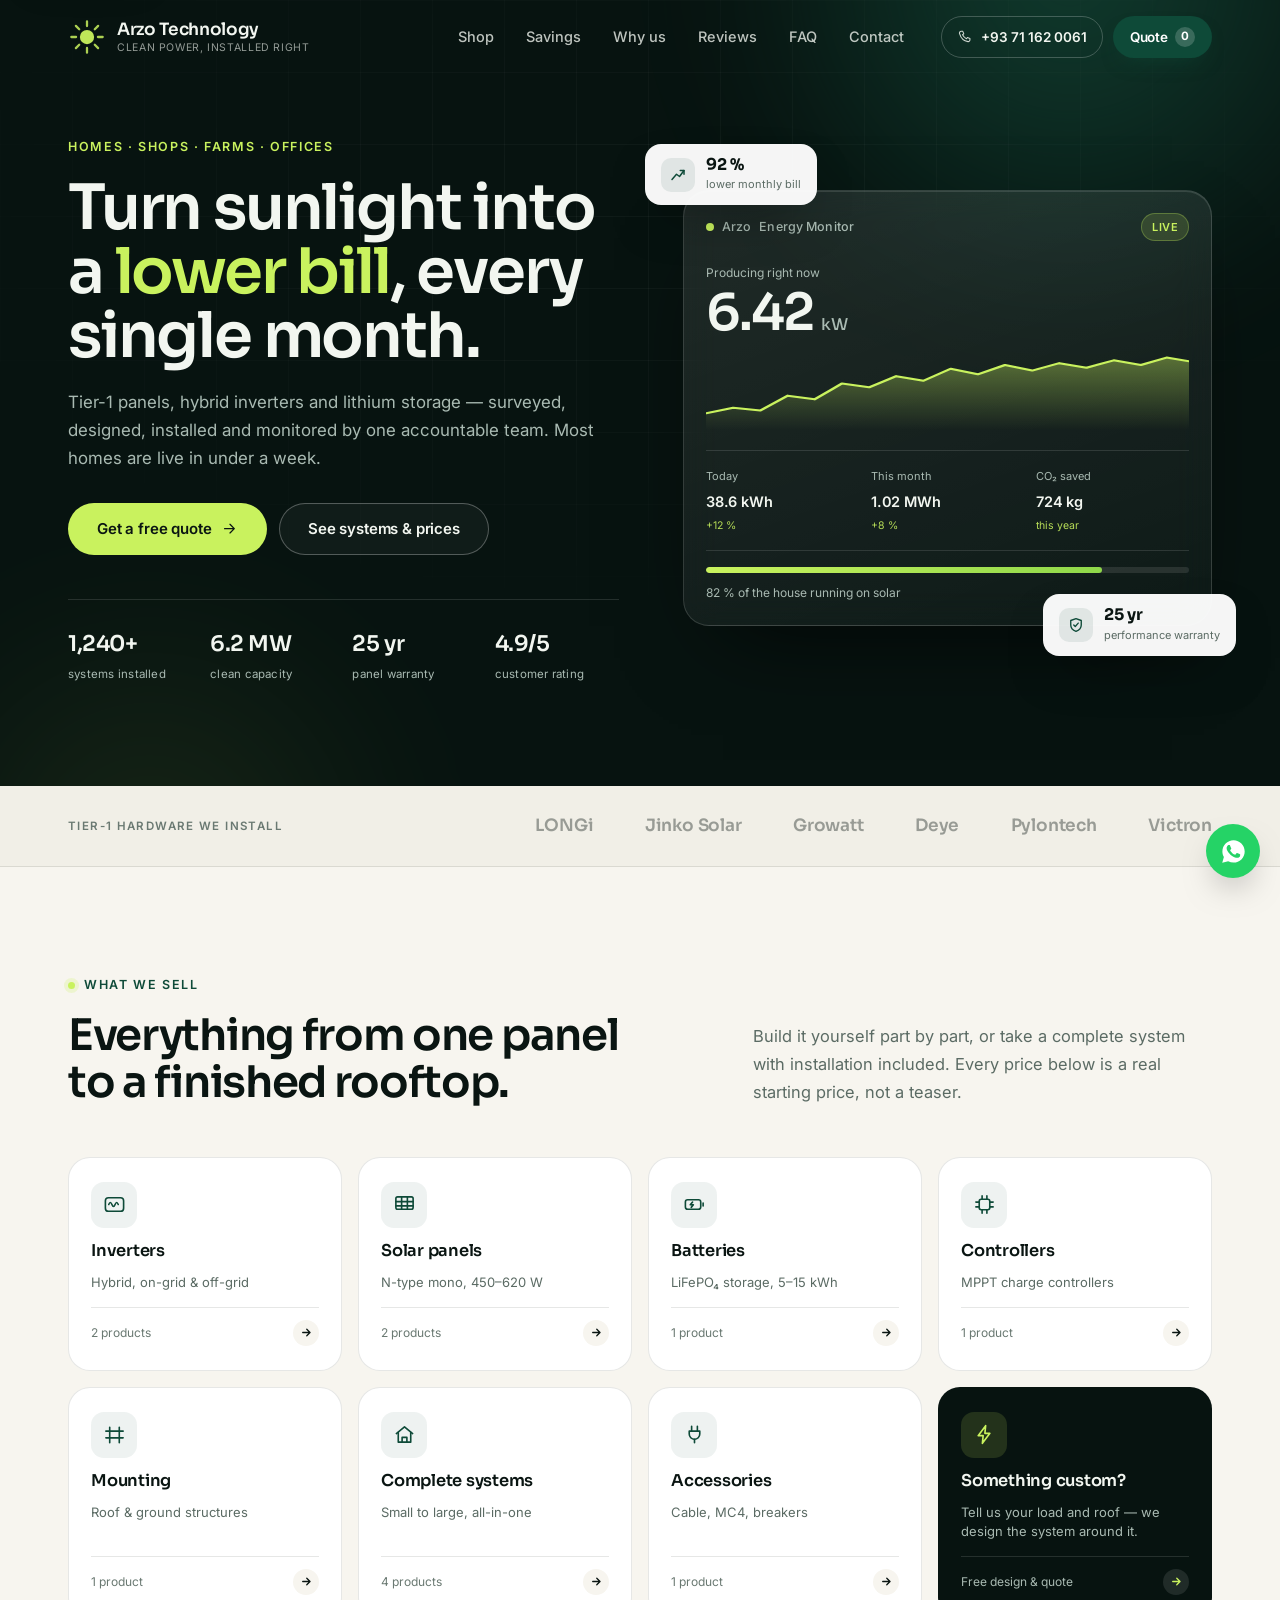
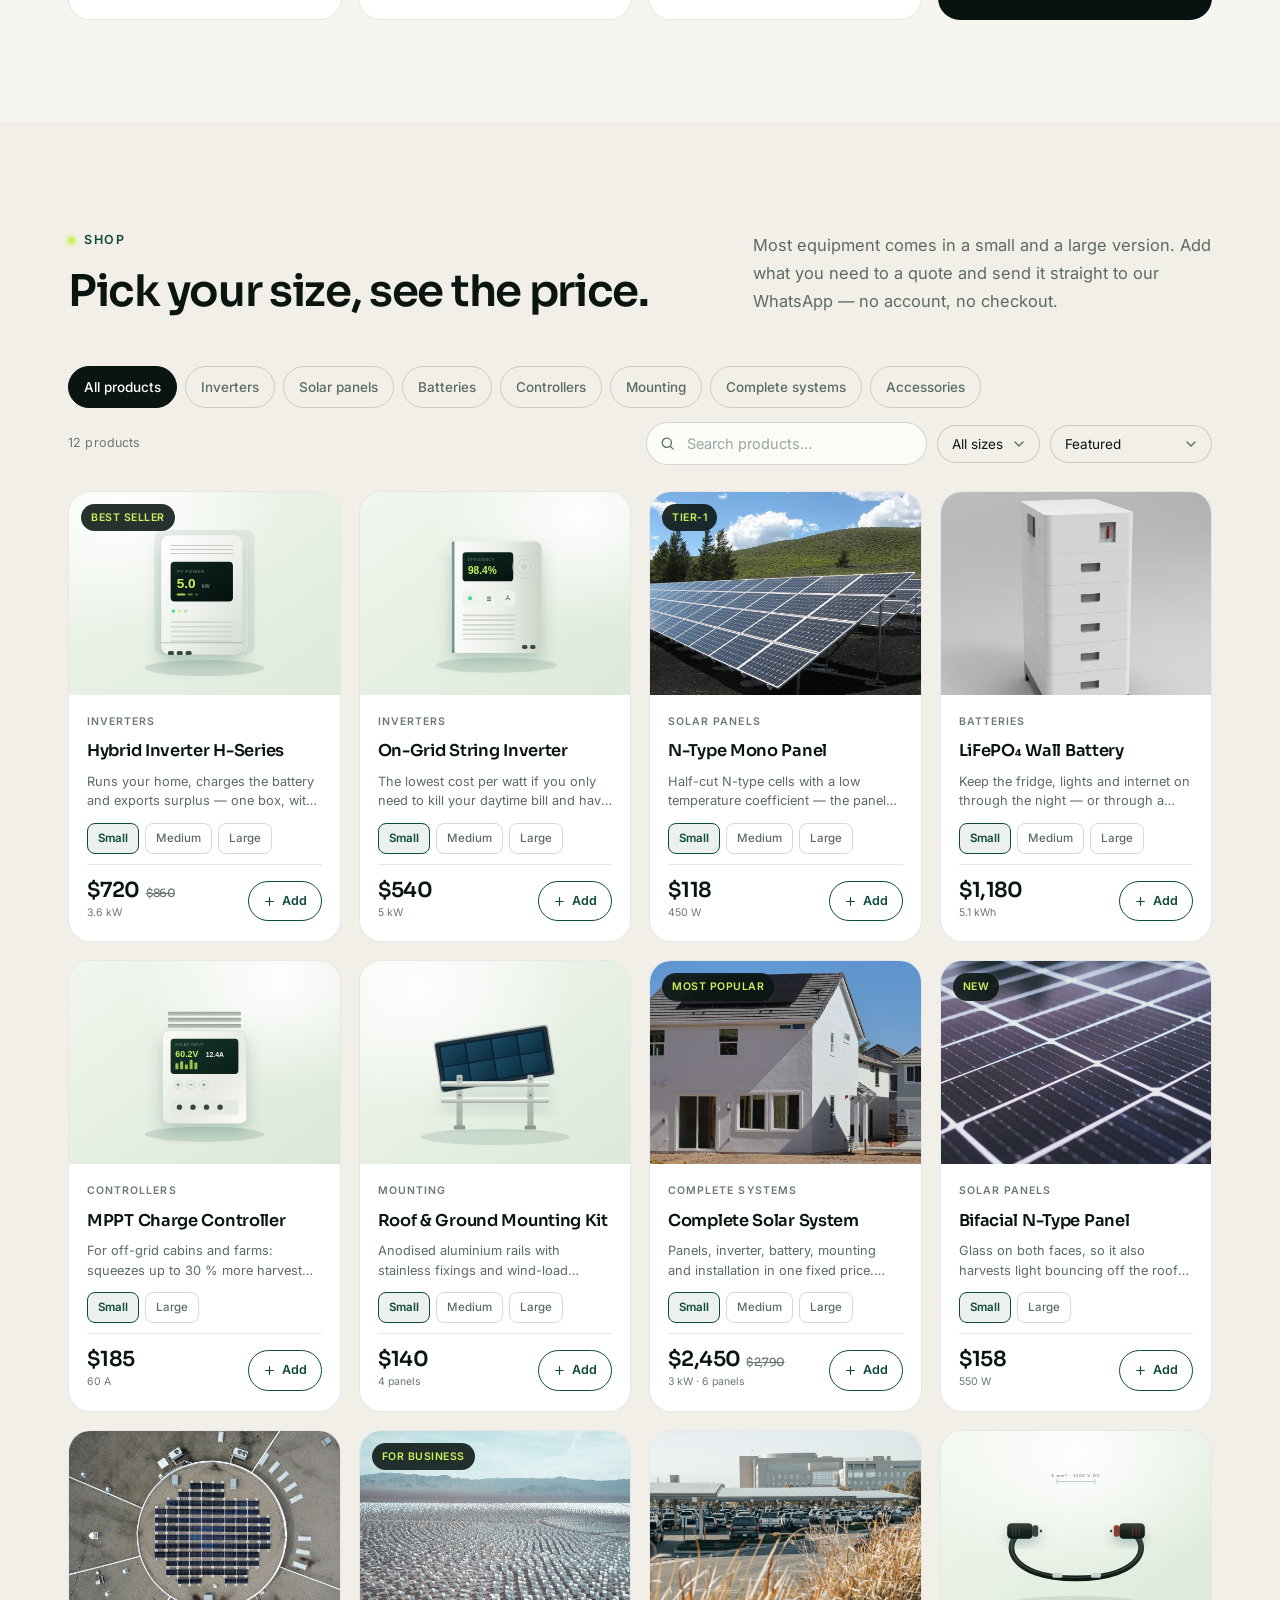
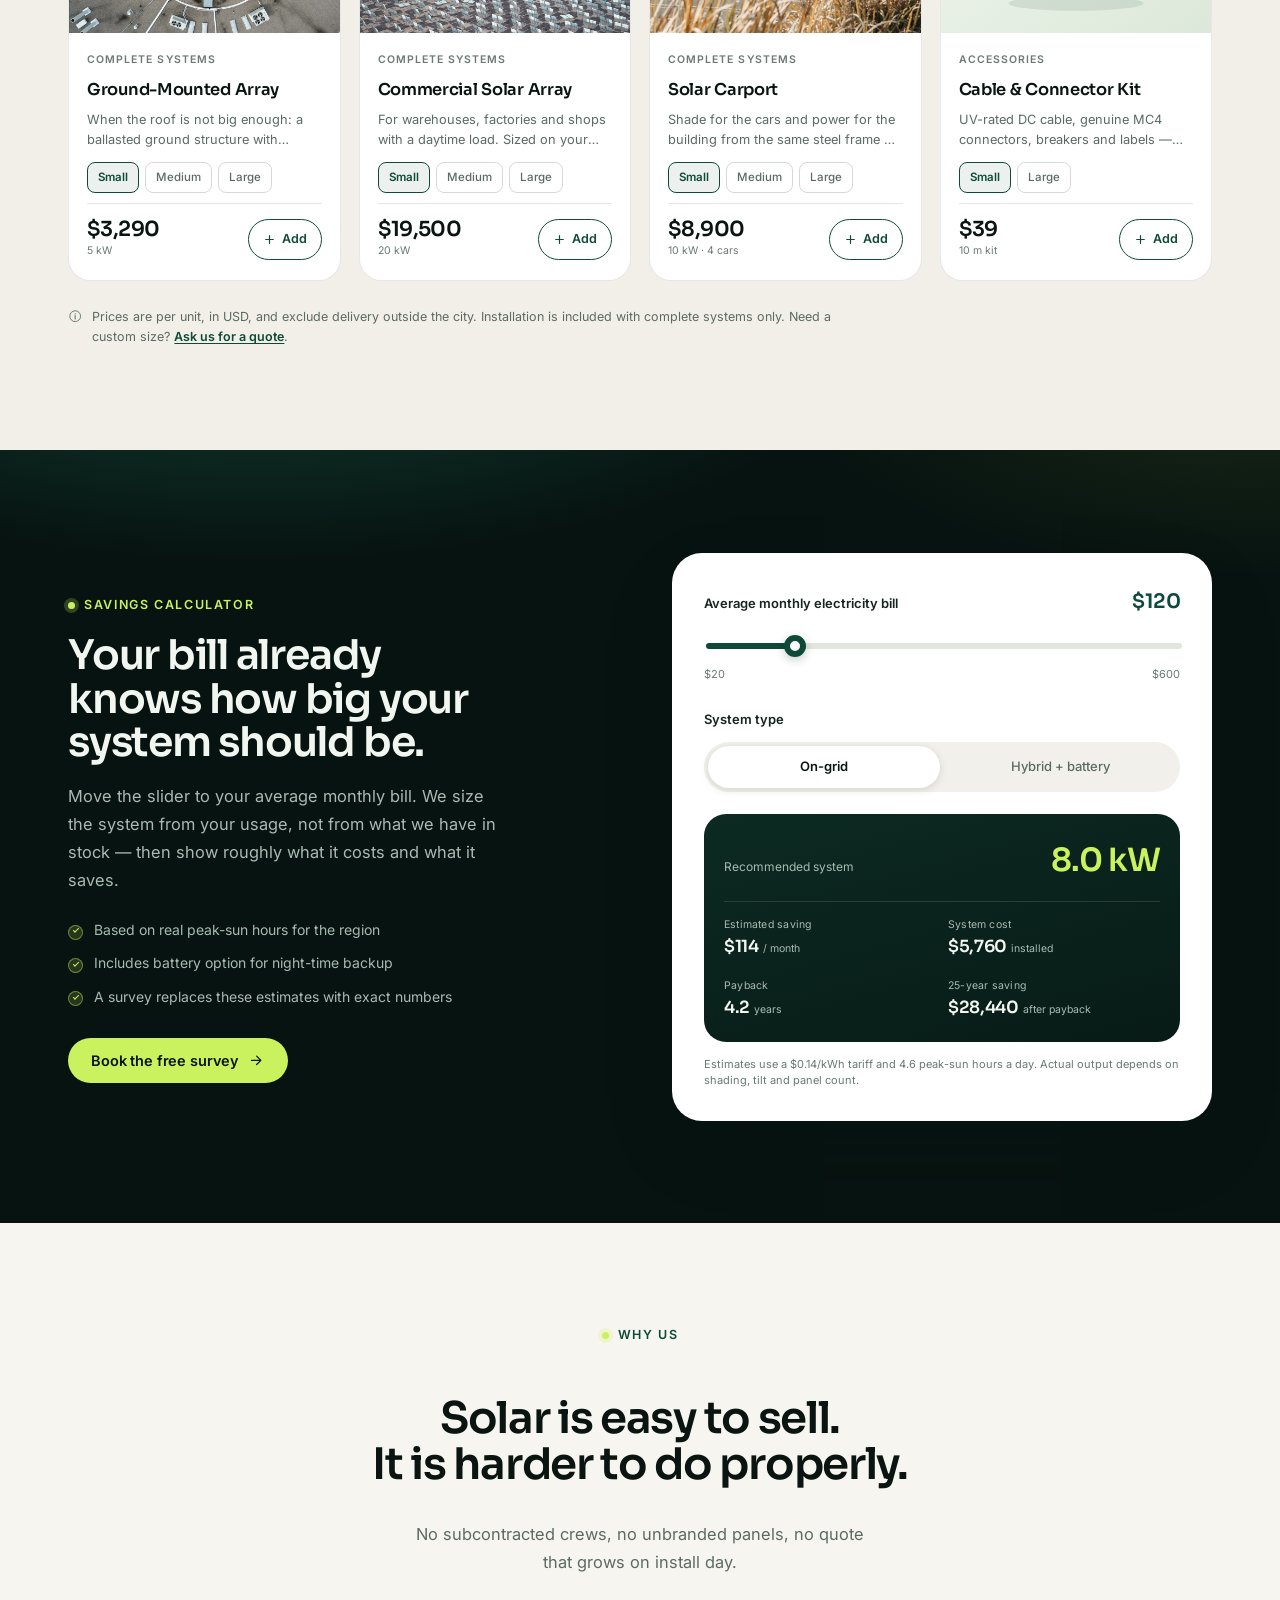
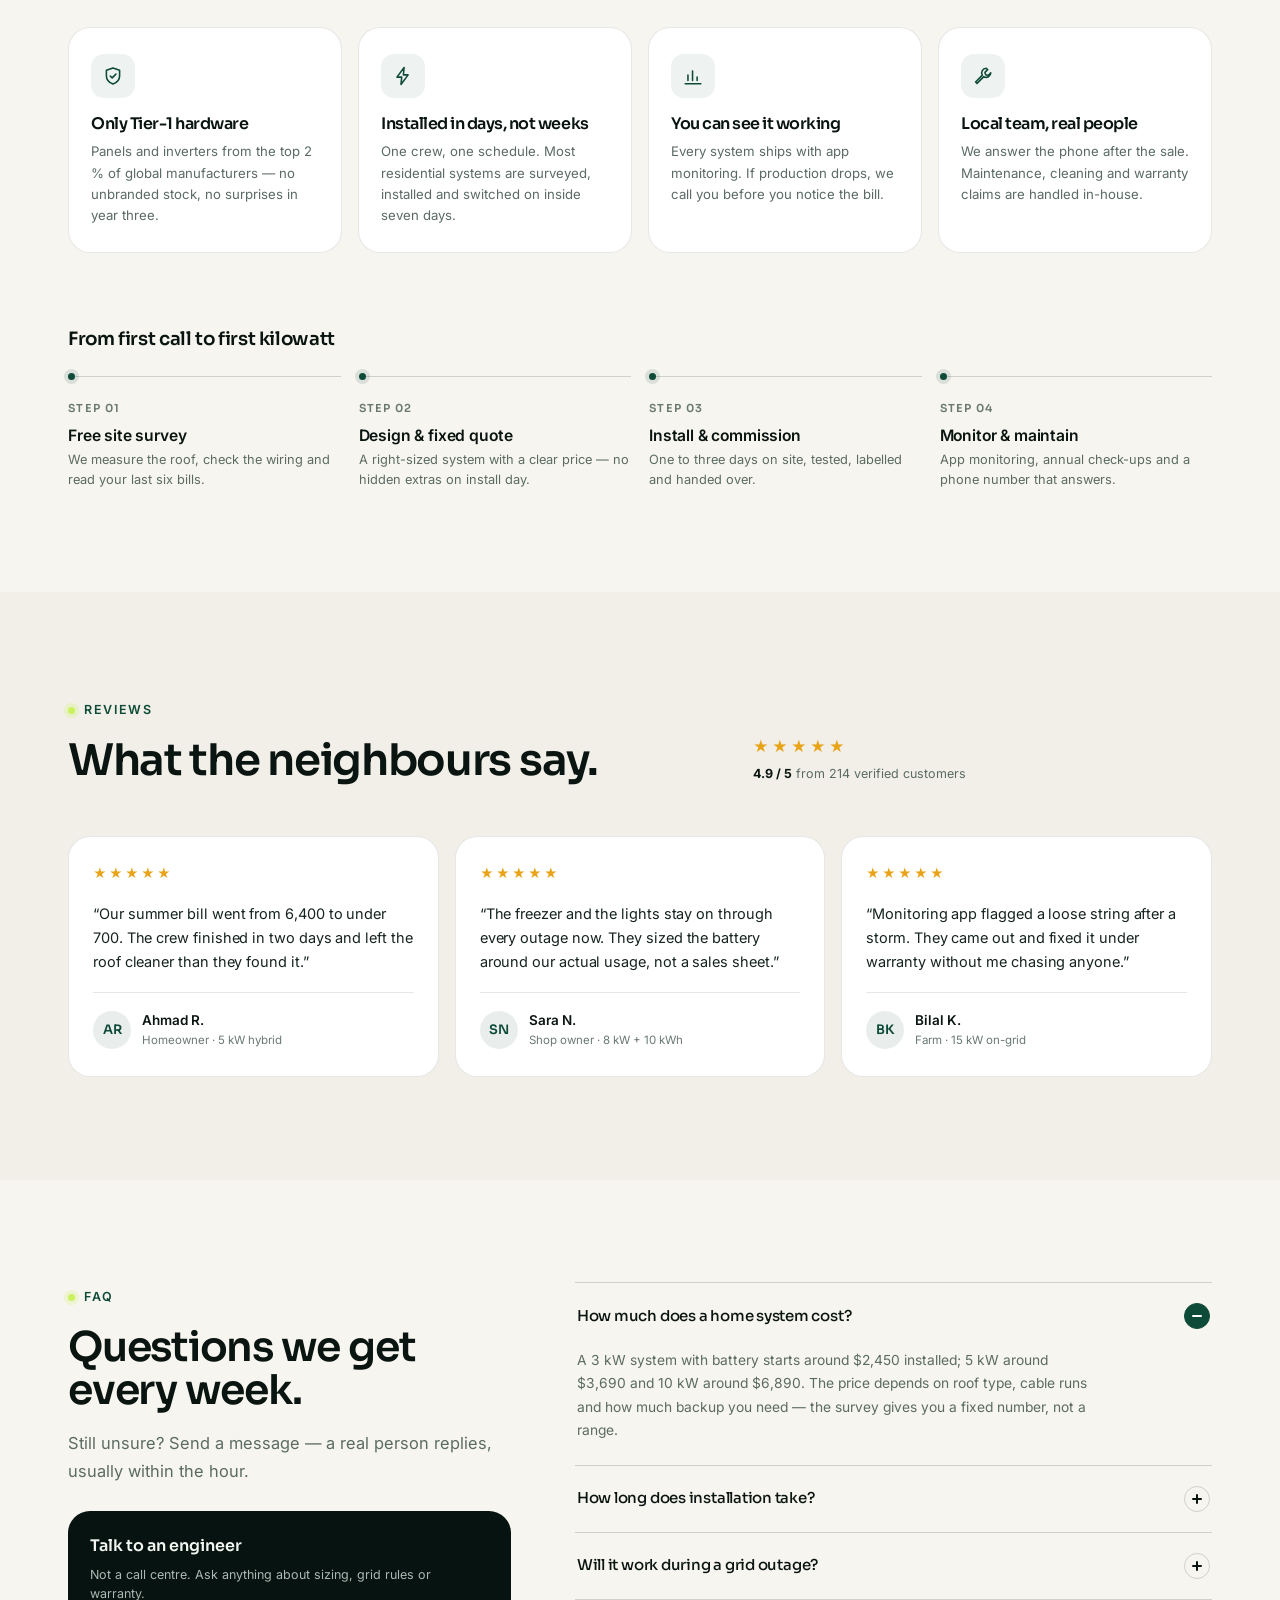
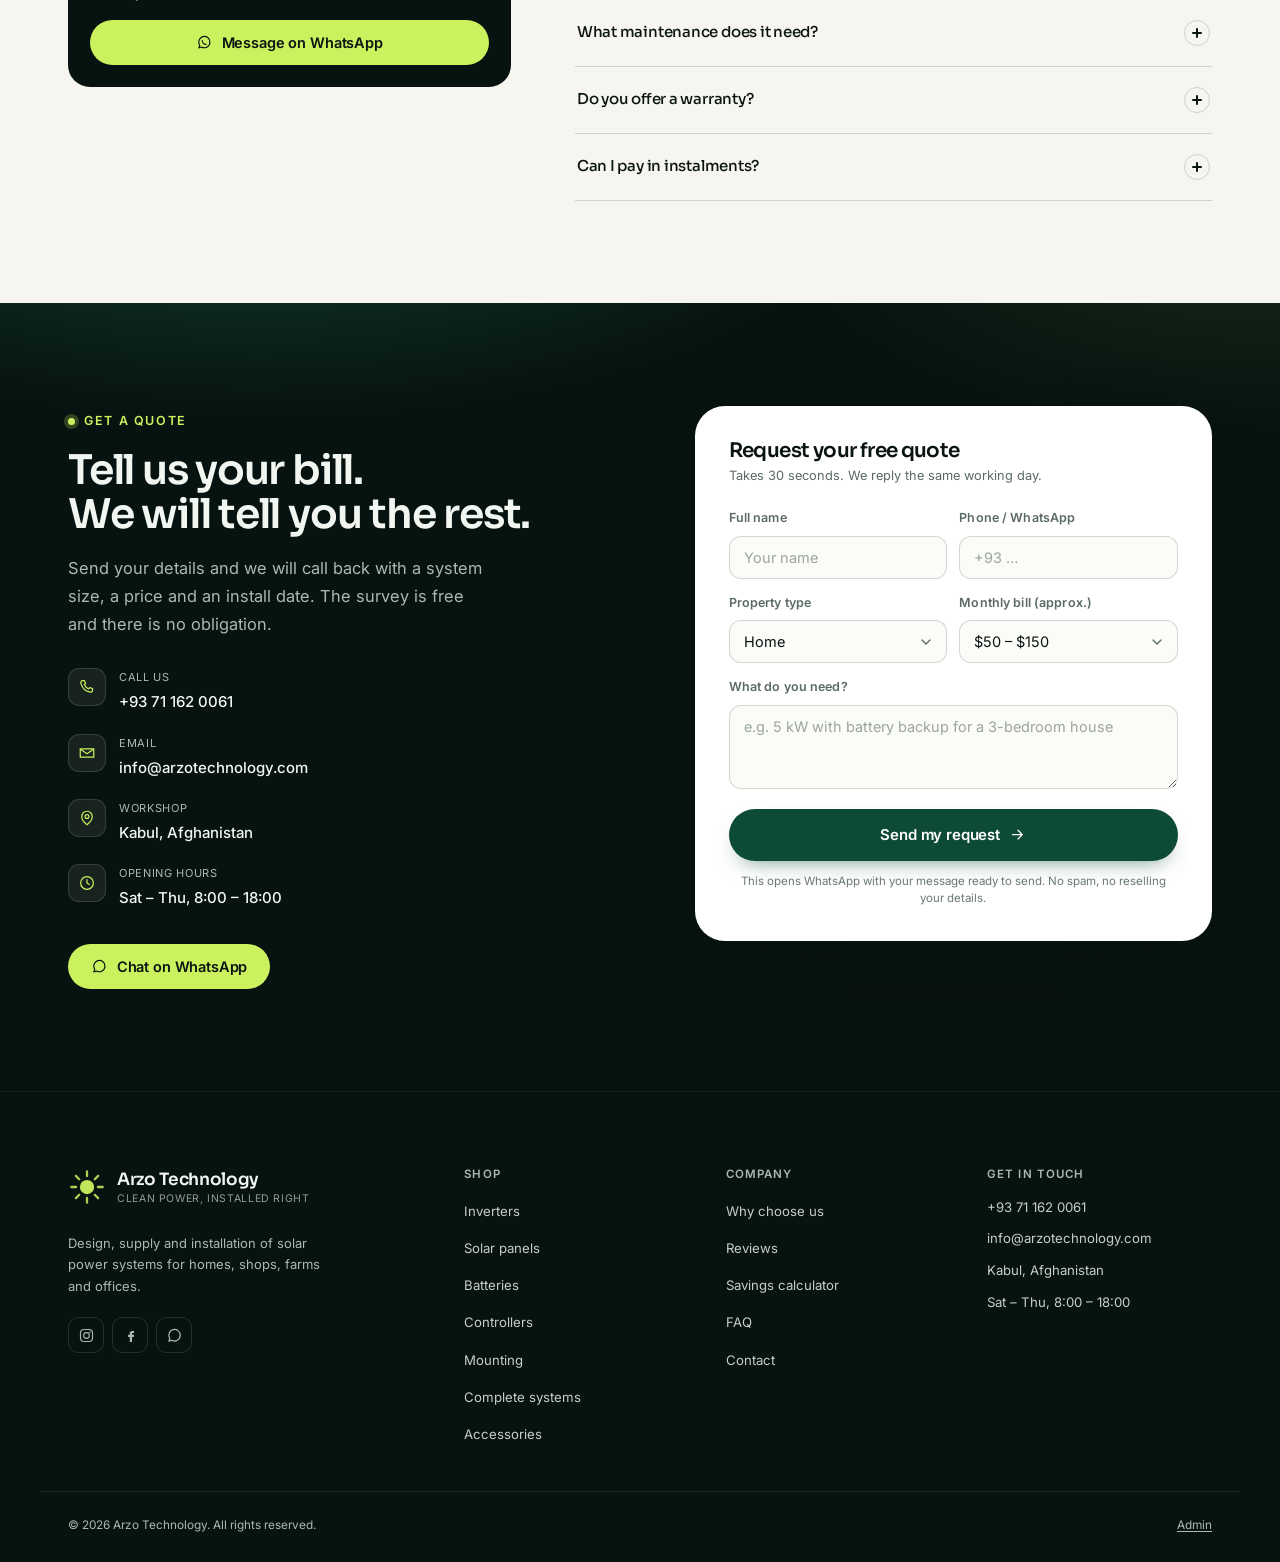
==== index.html @ 4c09b885 "my-website" ====
<!DOCTYPE html>
<html lang="en">
<head>
<meta charset="utf-8" />
<meta name="viewport" content="width=device-width, initial-scale=1" />
<title>Helios Solar — Solar Panels, Inverters &amp; Complete Systems</title>
<meta name="description" content="Tier-1 solar panels, hybrid inverters and lithium batteries with design, installation and monitoring by one local team. Free survey and same-week install." />
<meta name="theme-color" content="#071310" />
<meta property="og:type" content="website" />
<meta property="og:title" content="Helios Solar — Solar panels, inverters &amp; complete systems" />
<meta property="og:description" content="Turn sunlight into a lower bill, every single month. Free survey, fixed quotes, same-week installation." />
<link rel="icon" href="assets/img/favicon.svg" type="image/svg+xml" />
<link rel="preconnect" href="https://fonts.googleapis.com" />
<link rel="preconnect" href="https://fonts.gstatic.com" crossorigin />
<link href="https://fonts.googleapis.com/css2?family=Sora:wght@400;500;600;700&family=Inter:wght@400;500;600;700&display=swap" rel="stylesheet" />
<link rel="stylesheet" href="assets/css/styles.css" />
</head>
<body>
<a class="skip-link" href="#main">Skip to content</a>

<!-- ============================================================ HEADER -->
<header class="site-header" id="siteHeader">
  <div class="container header-inner">
    <a class="brand" href="#top" aria-label="Home">
      <span class="brand-mark" aria-hidden="true">
        <svg viewBox="0 0 40 40" fill="none">
          <circle cx="20" cy="20" r="7.5" fill="currentColor" opacity=".95"/>
          <g stroke="currentColor" stroke-width="2.4" stroke-linecap="round" opacity=".85">
            <path d="M20 3.5v5M20 31.5v5M3.5 20h5M31.5 20h5M8.3 8.3l3.5 3.5M28.2 28.2l3.5 3.5M31.7 8.3l-3.5 3.5M11.8 28.2l-3.5 3.5"/>
          </g>
        </svg>
      </span>
      <span class="brand-text">
        <strong data-brand="name">Helios Solar</strong>
        <small data-brand="tagline">Solar systems, done properly</small>
      </span>
    </a>

    <nav class="nav-desktop" aria-label="Primary">
      <a href="#categories">Shop</a>
      <a href="#calculator">Savings</a>
      <a href="#why">Why us</a>
      <a href="#reviews">Reviews</a>
      <a href="#faq">FAQ</a>
      <a href="#contact">Contact</a>
    </nav>

    <div class="header-actions">
      <a class="header-phone" data-href="tel">
        <svg class="ico" viewBox="0 0 24 24" aria-hidden="true"><path d="M6.6 3.5h2.1l1.5 3.8-1.9 1.4a12.4 12.4 0 0 0 5.9 5.9l1.4-1.9 3.8 1.5v2.1a2.6 2.6 0 0 1-2.9 2.6C9.8 18 5.9 14.1 4 7.4A2.6 2.6 0 0 1 6.6 3.5Z" fill="none" stroke="currentColor" stroke-width="1.6" stroke-linejoin="round"/></svg>
        <span data-brand="phoneDisplay">+93 700 000 000</span>
      </a>
      <button class="btn btn-primary btn-sm" data-open-quote>
        Quote <span class="cart-count" data-cart-count>0</span>
      </button>
      <button class="nav-toggle" id="navToggle" aria-controls="mobileNav" aria-expanded="false" aria-label="Open menu">
        <span></span><span></span><span></span>
      </button>
    </div>
  </div>

  <div class="mobile-nav" id="mobileNav" hidden>
    <nav aria-label="Mobile">
      <a href="#categories">Shop by category</a>
      <a href="#shop">All products</a>
      <a href="#calculator">Savings calculator</a>
      <a href="#why">Why choose us</a>
      <a href="#reviews">Reviews</a>
      <a href="#faq">FAQ</a>
      <a href="#contact">Contact</a>
    </nav>
    <div class="mobile-nav-cta">
      <a class="btn btn-ghost" data-href="tel">Call us</a>
      <a class="btn btn-accent" data-href="wa">WhatsApp</a>
    </div>
  </div>
</header>

<main id="main">

  <!-- =========================================================== HERO -->
  <section class="hero" id="top">
    <div class="hero-bg" aria-hidden="true">
      <div class="hero-glow hero-glow-a"></div>
      <div class="hero-glow hero-glow-b"></div>
      <div class="hero-grid"></div>
    </div>

    <div class="container hero-inner">
      <div class="hero-copy">
        <p class="eyebrow eyebrow-dark" data-brand="heroEyebrow">
          <span class="eyebrow-dot"></span>Homes · Shops · Farms · Offices
        </p>
        <h1 class="hero-title" data-brand="heroTitle">
          Turn sunlight into a <em>lower bill</em>, every single month.
        </h1>
        <p class="hero-lead" data-brand="heroLead">
          Tier-1 panels, hybrid inverters and lithium storage — surveyed, designed, installed and monitored by one accountable team. Most homes are live in under a week.
        </p>
        <div class="hero-actions">
          <a class="btn btn-accent btn-lg" href="#contact">
            Get a free quote
            <svg class="ico" viewBox="0 0 24 24" aria-hidden="true"><path d="M5 12h13M12.5 6l6 6-6 6" fill="none" stroke="currentColor" stroke-width="1.8" stroke-linecap="round" stroke-linejoin="round"/></svg>
          </a>
          <a class="btn btn-outline-light btn-lg" href="#shop">See systems &amp; prices</a>
        </div>
        <div class="hero-stats" id="heroStats"></div>
      </div>

      <div class="hero-visual" data-reveal>
        <div class="monitor-card">
          <div class="monitor-top">
            <div class="monitor-brand">
              <span class="pulse-dot"></span>
              <span data-brand="shortName">Helios</span> Energy Monitor
            </div>
            <span class="pill pill-live">Live</span>
          </div>

          <div class="monitor-main">
            <p class="monitor-label">Producing right now</p>
            <p class="monitor-value"><span id="kwNow">6.42</span><small>kW</small></p>
            <svg class="spark" viewBox="0 0 320 84" preserveAspectRatio="none" aria-hidden="true">
              <defs>
                <linearGradient id="sparkFill" x1="0" y1="0" x2="0" y2="1">
                  <stop offset="0%" stop-color="currentColor" stop-opacity=".38"/>
                  <stop offset="100%" stop-color="currentColor" stop-opacity="0"/>
                </linearGradient>
              </defs>
              <path class="spark-area" d="M0 66 L18 60 L36 63 L54 47 L72 51 L90 34 L108 38 L126 26 L144 31 L162 18 L180 24 L198 14 L216 20 L234 12 L252 17 L270 9 L288 14 L305 6 L320 10 L320 84 L0 84 Z" fill="url(#sparkFill)"/>
              <path class="spark-line" d="M0 66 L18 60 L36 63 L54 47 L72 51 L90 34 L108 38 L126 26 L144 31 L162 18 L180 24 L198 14 L216 20 L234 12 L252 17 L270 9 L288 14 L305 6 L320 10" fill="none" stroke="currentColor" stroke-width="2.2" stroke-linecap="round" stroke-linejoin="round"/>
            </svg>
          </div>

          <div class="monitor-grid">
            <div><small>Today</small><strong>38.6 kWh</strong><span class="trend">+12 %</span></div>
            <div><small>This month</small><strong>1.02 MWh</strong><span class="trend">+8 %</span></div>
            <div><small>CO₂ saved</small><strong>724 kg</strong><span class="trend">this year</span></div>
          </div>

          <div class="monitor-foot">
            <div class="meter"><span style="width:82%"></span></div>
            <p>82 % of the house running on solar</p>
          </div>
        </div>

        <div class="float-card float-a">
          <span class="float-ico">
            <svg viewBox="0 0 24 24" aria-hidden="true"><path d="M4 18 10 11l4 3 6-8" fill="none" stroke="currentColor" stroke-width="2" stroke-linecap="round" stroke-linejoin="round"/><path d="M15 6h5v5" fill="none" stroke="currentColor" stroke-width="2" stroke-linecap="round" stroke-linejoin="round"/></svg>
          </span>
          <span><strong>92 %</strong><small>lower monthly bill</small></span>
        </div>
        <div class="float-card float-b">
          <span class="float-ico">
            <svg viewBox="0 0 24 24" aria-hidden="true"><path d="M12 3.5 5 6v6c0 4 3 7 7 8.5 4-1.5 7-4.5 7-8.5V6l-7-2.5Z" fill="none" stroke="currentColor" stroke-width="1.8" stroke-linejoin="round"/><path d="m9 12 2 2 4-4.5" fill="none" stroke="currentColor" stroke-width="1.8" stroke-linecap="round" stroke-linejoin="round"/></svg>
          </span>
          <span><strong>25 yr</strong><small>performance warranty</small></span>
        </div>
      </div>
    </div>
  </section>

  <!-- ================================================== TRUST STRIP -->
  <section class="trust" aria-label="Hardware partners">
    <div class="container trust-inner">
      <p class="trust-label" data-brand="partnerLabel">Tier-1 hardware we install</p>
      <ul class="trust-logos" id="trustLogos"></ul>
    </div>
  </section>

  <!-- ================================================== CATEGORIES -->
  <section class="section" id="categories">
    <div class="container">
      <div class="section-head">
        <div>
          <p class="eyebrow"><span class="eyebrow-dot"></span>What we sell</p>
          <h2>Everything from one panel<br class="br-lg" /> to a finished rooftop.</h2>
        </div>
        <p class="section-lead">
          Build it yourself part by part, or take a complete system with installation included. Every price below is a real starting price, not a teaser.
        </p>
      </div>
      <div class="category-grid" id="categoryGrid"></div>
    </div>
  </section>

  <!-- ======================================================= SHOP -->
  <section class="section section-tint" id="shop">
    <div class="container">
      <div class="section-head">
        <div>
          <p class="eyebrow"><span class="eyebrow-dot"></span>Shop</p>
          <h2>Pick your size, see the price.</h2>
        </div>
        <p class="section-lead">
          Most equipment comes in a small and a large version. Add what you need to a quote and send it straight to our WhatsApp — no account, no checkout.
        </p>
      </div>

      <div class="shop-toolbar">
        <div class="filter-tabs" id="filterTabs" role="group" aria-label="Filter by category"></div>
        <div class="toolbar-row">
          <p class="toolbar-count" id="resultCount">8 products</p>
          <div class="toolbar-right">
          <label class="field field-search">
            <span class="sr-only">Search products</span>
            <svg class="ico" viewBox="0 0 24 24" aria-hidden="true"><circle cx="11" cy="11" r="6.5" fill="none" stroke="currentColor" stroke-width="1.8"/><path d="m16 16 4 4" stroke="currentColor" stroke-width="1.8" stroke-linecap="round"/></svg>
            <input type="search" id="searchInput" placeholder="Search products…" autocomplete="off" />
          </label>
          <label class="field field-select">
            <span class="sr-only">Filter by size</span>
            <select id="sizeFilter">
              <option value="all">All sizes</option>
              <option value="Small">Small</option>
              <option value="Medium">Medium</option>
              <option value="Large">Large</option>
            </select>
          </label>
          <label class="field field-select">
            <span class="sr-only">Sort products</span>
            <select id="sortSelect">
              <option value="featured">Featured</option>
              <option value="price-asc">Price: low to high</option>
              <option value="price-desc">Price: high to low</option>
              <option value="name">Name A–Z</option>
            </select>
          </label>
          </div>
        </div>
      </div>

      <div class="product-grid" id="productGrid" aria-live="polite"></div>
      <p class="empty-state" id="emptyState" hidden>No products match that filter. <button class="link-btn" id="resetFilters">Reset filters</button></p>

      <div class="shop-note">
        <svg class="ico" viewBox="0 0 24 24" aria-hidden="true"><circle cx="12" cy="12" r="9" fill="none" stroke="currentColor" stroke-width="1.6"/><path d="M12 11v5.5M12 7.8v.4" stroke="currentColor" stroke-width="1.8" stroke-linecap="round"/></svg>
        <p>Prices are per unit, in <span data-brand="currencyCode">USD</span>, and exclude delivery outside the city. Installation is included with complete systems only. Need a custom size? <a href="#contact">Ask us for a quote</a>.</p>
      </div>
    </div>
  </section>

  <!-- =================================================== CALCULATOR -->
  <section class="section section-dark" id="calculator">
    <div class="container calc-layout">
      <div class="calc-copy">
        <p class="eyebrow eyebrow-dark"><span class="eyebrow-dot"></span>Savings calculator</p>
        <h2>Your bill already knows how big your system should be.</h2>
        <p class="section-lead">
          Move the slider to your average monthly bill. We size the system from your usage, not from what we have in stock — then show roughly what it costs and what it saves.
        </p>
        <ul class="check-list">
          <li>Based on real peak-sun hours for the region</li>
          <li>Includes battery option for night-time backup</li>
          <li>A survey replaces these estimates with exact numbers</li>
        </ul>
        <a class="btn btn-accent" href="#contact">Book the free survey
          <svg class="ico" viewBox="0 0 24 24" aria-hidden="true"><path d="M5 12h13M12.5 6l6 6-6 6" fill="none" stroke="currentColor" stroke-width="1.8" stroke-linecap="round" stroke-linejoin="round"/></svg>
        </a>
      </div>

      <div class="calc-card" data-reveal>
        <div class="calc-field">
          <div class="calc-field-head">
            <label for="billRange">Average monthly electricity bill</label>
            <output class="calc-bill-value" id="billValue">$120</output>
          </div>
          <input type="range" id="billRange" min="20" max="600" step="10" value="120" />
          <div class="calc-ticks"><span>$20</span><span>$600</span></div>
        </div>

        <div class="calc-field">
          <span class="calc-label">System type</span>
          <div class="segmented" id="systemType" role="radiogroup" aria-label="System type">
            <button type="button" role="radio" aria-checked="true" data-value="onGrid">On-grid</button>
            <button type="button" role="radio" aria-checked="false" data-value="hybrid">Hybrid + battery</button>
          </div>
        </div>

        <div class="calc-result">
          <div class="calc-result-main">
            <small>Recommended system</small>
            <strong><span id="calcKw">5.0</span> kW</strong>
          </div>
          <div class="calc-result-grid">
            <div><small>Estimated saving</small><strong id="calcMonth">$0</strong><span>/ month</span></div>
            <div><small>System cost</small><strong id="calcCost">$0</strong><span>installed</span></div>
            <div><small>Payback</small><strong id="calcPayback">0</strong><span>years</span></div>
            <div><small>25-year saving</small><strong id="calcLife">$0</strong><span>after payback</span></div>
          </div>
        </div>
        <p class="calc-disclaimer">
          Estimates use a <span id="calcTariff">$0.14</span>/kWh tariff and <span id="calcSun">4.6</span> peak-sun hours a day. Actual output depends on shading, tilt and panel count.
        </p>
      </div>
    </div>
  </section>

  <!-- ========================================================= WHY -->
  <section class="section" id="why">
    <div class="container">
      <div class="section-head section-head-center">
        <p class="eyebrow"><span class="eyebrow-dot"></span>Why us</p>
        <h2>Solar is easy to sell.<br class="br-lg" /> It is harder to do properly.</h2>
        <p class="section-lead">
          No subcontracted crews, no unbranded panels, no quote that grows on install day.
        </p>
      </div>
      <div class="feature-grid" id="featureGrid"></div>

      <div class="process">
        <h3 class="process-title">From first call to first kilowatt</h3>
        <ol class="process-list" id="processList"></ol>
      </div>
    </div>
  </section>

  <!-- ===================================================== REVIEWS -->
  <section class="section section-tint" id="reviews">
    <div class="container">
      <div class="section-head">
        <div>
          <p class="eyebrow"><span class="eyebrow-dot"></span>Reviews</p>
          <h2>What the neighbours say.</h2>
        </div>
        <div class="rating-summary">
          <div class="stars" aria-label="4.9 out of 5">★★★★★</div>
          <p><strong>4.9 / 5</strong> from 214 verified customers</p>
        </div>
      </div>
      <div class="testimonial-grid" id="testimonialGrid"></div>
    </div>
  </section>

  <!-- ========================================================= FAQ -->
  <section class="section" id="faq">
    <div class="container faq-layout">
      <div class="faq-copy">
        <p class="eyebrow"><span class="eyebrow-dot"></span>FAQ</p>
        <h2>Questions we get<br class="br-lg" /> every week.</h2>
        <p class="section-lead">Still unsure? Send a message — a real person replies, usually within the hour.</p>
        <div class="faq-card">
          <p class="faq-card-title">Talk to an engineer</p>
          <p class="faq-card-text">Not a call centre. Ask anything about sizing, grid rules or warranty.</p>
          <a class="btn btn-accent btn-block" data-href="wa">
            <svg class="ico" viewBox="0 0 24 24" aria-hidden="true"><path d="M20 11.7a8 8 0 0 1-11.9 7L4 20l1.4-4A8 8 0 1 1 20 11.7Z" fill="none" stroke="currentColor" stroke-width="1.7" stroke-linejoin="round"/><path d="M9 9.5c0 3 2.5 5.5 5.5 5.5" fill="none" stroke="currentColor" stroke-width="1.7" stroke-linecap="round"/></svg>
            Message on WhatsApp
          </a>
        </div>
      </div>
      <div class="faq-list" id="faqList"></div>
    </div>
  </section>

  <!-- ===================================================== CONTACT -->
  <section class="section section-dark contact" id="contact">
    <div class="container contact-layout">
      <div class="contact-copy">
        <p class="eyebrow eyebrow-dark"><span class="eyebrow-dot"></span>Get a quote</p>
        <h2>Tell us your bill.<br class="br-lg" /> We will tell you the rest.</h2>
        <p class="section-lead">
          Send your details and we will call back with a system size, a price and an install date. The survey is free and there is no obligation.
        </p>

        <ul class="contact-list">
          <li>
            <span class="contact-ico"><svg viewBox="0 0 24 24" aria-hidden="true"><path d="M6.6 3.5h2.1l1.5 3.8-1.9 1.4a12.4 12.4 0 0 0 5.9 5.9l1.4-1.9 3.8 1.5v2.1a2.6 2.6 0 0 1-2.9 2.6C9.8 18 5.9 14.1 4 7.4A2.6 2.6 0 0 1 6.6 3.5Z" fill="none" stroke="currentColor" stroke-width="1.6" stroke-linejoin="round"/></svg></span>
            <span>
              <small>Call us</small>
              <a data-href="tel" data-brand="phoneDisplay">+93 700 000 000</a>
            </span>
          </li>
          <li>
            <span class="contact-ico"><svg viewBox="0 0 24 24" aria-hidden="true"><path d="M3 6.5h18v11H3z" fill="none" stroke="currentColor" stroke-width="1.6"/><path d="m3.5 7 8.5 6 8.5-6" fill="none" stroke="currentColor" stroke-width="1.6" stroke-linejoin="round"/></svg></span>
            <span>
              <small>Email</small>
              <a data-href="mailto" data-brand="email">hello@heliossolar.com</a>
            </span>
          </li>
          <li>
            <span class="contact-ico"><svg viewBox="0 0 24 24" aria-hidden="true"><path d="M12 21s7-5.4 7-11a7 7 0 1 0-14 0c0 5.6 7 11 7 11Z" fill="none" stroke="currentColor" stroke-width="1.6"/><circle cx="12" cy="10" r="2.6" fill="none" stroke="currentColor" stroke-width="1.6"/></svg></span>
            <span>
              <small>Workshop</small>
              <a data-href="map" data-brand="address">Street 4, Taimani, Kabul, Afghanistan</a>
            </span>
          </li>
          <li>
            <span class="contact-ico"><svg viewBox="0 0 24 24" aria-hidden="true"><circle cx="12" cy="12" r="8.5" fill="none" stroke="currentColor" stroke-width="1.6"/><path d="M12 7.5V12l3 2" fill="none" stroke="currentColor" stroke-width="1.6" stroke-linecap="round"/></svg></span>
            <span>
              <small>Opening hours</small>
              <span class="contact-static" data-brand="hours">Sat – Thu, 8:00 – 18:00</span>
            </span>
          </li>
        </ul>

        <a class="btn btn-accent" data-href="wa">
          <svg class="ico" viewBox="0 0 24 24" aria-hidden="true"><path d="M20 11.7a8 8 0 0 1-11.9 7L4 20l1.4-4A8 8 0 1 1 20 11.7Z" fill="none" stroke="currentColor" stroke-width="1.7" stroke-linejoin="round"/></svg>
          Chat on WhatsApp
        </a>
      </div>

      <form class="contact-form" id="leadForm" novalidate>
        <h3>Request your free quote</h3>
        <p class="form-sub">Takes 30 seconds. We reply the same working day.</p>

        <div class="form-row">
          <label class="field">
            <span>Full name</span>
            <input type="text" name="name" placeholder="Your name" required autocomplete="name" />
          </label>
          <label class="field">
            <span>Phone / WhatsApp</span>
            <input type="tel" name="phone" placeholder="+93 …" required autocomplete="tel" />
          </label>
        </div>

        <div class="form-row">
          <label class="field">
            <span>Property type</span>
            <select name="property">
              <option>Home</option>
              <option>Shop / office</option>
              <option>Farm / warehouse</option>
              <option>Other</option>
            </select>
          </label>
          <label class="field">
            <span>Monthly bill (approx.)</span>
            <select name="bill">
              <option>Under $50</option>
              <option selected>$50 – $150</option>
              <option>$150 – $400</option>
              <option>Over $400</option>
              <option>Not sure</option>
            </select>
          </label>
        </div>

        <label class="field">
          <span>What do you need?</span>
          <textarea name="message" rows="3" placeholder="e.g. 5 kW with battery backup for a 3-bedroom house"></textarea>
        </label>

        <button class="btn btn-primary btn-lg btn-block" type="submit">
          Send my request
          <svg class="ico" viewBox="0 0 24 24" aria-hidden="true"><path d="M5 12h13M12.5 6l6 6-6 6" fill="none" stroke="currentColor" stroke-width="1.8" stroke-linecap="round" stroke-linejoin="round"/></svg>
        </button>
        <p class="form-note">This opens WhatsApp with your message ready to send. No spam, no reselling your details.</p>
      </form>
    </div>
  </section>
</main>

<!-- ========================================================== FOOTER -->
<footer class="site-footer">
  <div class="container footer-grid">
    <div class="footer-brand">
      <a class="brand brand-light" href="#top">
        <span class="brand-mark" aria-hidden="true">
          <svg viewBox="0 0 40 40" fill="none">
            <circle cx="20" cy="20" r="7.5" fill="currentColor" opacity=".95"/>
            <g stroke="currentColor" stroke-width="2.4" stroke-linecap="round" opacity=".85">
              <path d="M20 3.5v5M20 31.5v5M3.5 20h5M31.5 20h5M8.3 8.3l3.5 3.5M28.2 28.2l3.5 3.5M31.7 8.3l-3.5 3.5M11.8 28.2l-3.5 3.5"/>
            </g>
          </svg>
        </span>
        <span class="brand-text">
          <strong data-brand="name">Helios Solar</strong>
          <small data-brand="tagline">Solar systems, done properly</small>
        </span>
      </a>
      <p class="footer-blurb" data-brand="footerBlurb">Design, supply and installation of solar power systems for homes, shops, farms and offices.</p>
      <div class="footer-socials">
        <a data-href="instagram" aria-label="Instagram"><svg viewBox="0 0 24 24" aria-hidden="true"><rect x="3.5" y="3.5" width="17" height="17" rx="5" fill="none" stroke="currentColor" stroke-width="1.6"/><circle cx="12" cy="12" r="4" fill="none" stroke="currentColor" stroke-width="1.6"/><circle cx="17" cy="7" r="1.1" fill="currentColor"/></svg></a>
        <a data-href="facebook" aria-label="Facebook"><svg viewBox="0 0 24 24" aria-hidden="true"><path d="M14.5 8.5h2.5V5.5h-2.7c-2.2 0-3.3 1.3-3.3 3.5v2H8.5v3H11V21h3.2v-7h2.4l.4-3h-2.8V9.4c0-.6.2-.9.9-.9Z" fill="currentColor"/></svg></a>
        <a data-href="wa" aria-label="WhatsApp"><svg viewBox="0 0 24 24" aria-hidden="true"><path d="M20 11.7a8 8 0 0 1-11.9 7L4 20l1.4-4A8 8 0 1 1 20 11.7Z" fill="none" stroke="currentColor" stroke-width="1.7" stroke-linejoin="round"/></svg></a>
      </div>
    </div>

    <div class="footer-col">
      <h4>Shop</h4>
      <ul id="footerCats"></ul>
    </div>

    <div class="footer-col">
      <h4>Company</h4>
      <ul>
        <li><a href="#why">Why choose us</a></li>
        <li><a href="#reviews">Reviews</a></li>
        <li><a href="#calculator">Savings calculator</a></li>
        <li><a href="#faq">FAQ</a></li>
        <li><a href="#contact">Contact</a></li>
      </ul>
    </div>

    <div class="footer-col footer-contact">
      <h4>Get in touch</h4>
      <a data-href="tel" data-brand="phoneDisplay">+93 700 000 000</a>
      <a data-href="mailto" data-brand="email">hello@heliossolar.com</a>
      <p data-brand="address">Street 4, Taimani, Kabul, Afghanistan</p>
      <p data-brand="hours">Sat – Thu, 8:00 – 18:00</p>
    </div>
  </div>

  <div class="container footer-bottom">
    <p>© <span id="year">2026</span> <span data-brand="name">Arzo Technology</span>. All rights reserved.</p>
    <p class="footer-admin"><span data-brand="credit"></span> <a href="admin.html">Admin</a></p>
  </div>
</footer>

<!-- ================================================ MOBILE ACTION BAR -->
<div class="mobile-bar" aria-label="Quick contact">
  <a data-href="tel" class="mobile-bar-btn">
    <svg viewBox="0 0 24 24" aria-hidden="true"><path d="M6.6 3.5h2.1l1.5 3.8-1.9 1.4a12.4 12.4 0 0 0 5.9 5.9l1.4-1.9 3.8 1.5v2.1a2.6 2.6 0 0 1-2.9 2.6C9.8 18 5.9 14.1 4 7.4A2.6 2.6 0 0 1 6.6 3.5Z" fill="none" stroke="currentColor" stroke-width="1.7" stroke-linejoin="round"/></svg>
    Call
  </a>
  <a data-href="wa" class="mobile-bar-btn mobile-bar-wa">
    <svg viewBox="0 0 24 24" aria-hidden="true"><path d="M20 11.7a8 8 0 0 1-11.9 7L4 20l1.4-4A8 8 0 1 1 20 11.7Z" fill="none" stroke="currentColor" stroke-width="1.7" stroke-linejoin="round"/></svg>
    WhatsApp
  </a>
  <button class="mobile-bar-btn mobile-bar-quote" data-open-quote>
    <span>Quote (<span data-cart-count>0</span>)</span>
  </button>
</div>

<!-- =============================================== FLOATING ACTIONS -->
<a class="fab fab-wa" data-href="wa" aria-label="Chat on WhatsApp" title="Chat on WhatsApp">
  <svg viewBox="0 0 24 24" fill="currentColor" aria-hidden="true"><path d="M12.04 2C6.58 2 2.13 6.45 2.13 11.91c0 1.75.46 3.46 1.32 4.96L2 22l5.25-1.38a9.9 9.9 0 0 0 4.79 1.22c5.46 0 9.91-4.45 9.91-9.91S17.5 2 12.04 2Zm5.8 14.16c-.25.7-1.45 1.34-2 1.39-.55.05-1.07.24-3.6-.75-3.05-1.2-4.98-4.32-5.13-4.52-.15-.2-1.22-1.63-1.22-3.11 0-1.48.77-2.21 1.05-2.51.28-.3.6-.38.8-.38h.58c.19.01.44-.07.69.53.25.6.86 2.08.94 2.23.08.15.13.33.03.53-.1.2-.15.33-.3.5-.15.18-.32.4-.46.53-.15.15-.3.31-.13.61.17.3.76 1.25 1.63 2.03 1.12 1 2.06 1.31 2.36 1.46.3.15.47.13.65-.08.18-.2.75-.87.95-1.17.2-.3.4-.25.67-.15.27.1 1.72.81 2.02.96.3.15.5.22.57.35.07.13.07.75-.18 1.45Z"/></svg>
</a>
<button class="fab fab-top" id="backToTop" aria-label="Back to top" title="Back to top">
  <svg viewBox="0 0 24 24" fill="none" stroke="currentColor" stroke-width="2" stroke-linecap="round" stroke-linejoin="round" aria-hidden="true"><path d="M12 19V5M6 11l6-6 6 6"/></svg>
</button>

<!-- ============================================================ SCRIM -->
<div class="scrim" id="scrim" hidden></div>

<!-- ==================================================== QUOTE DRAWER -->
<aside class="drawer" id="quoteDrawer" role="dialog" aria-modal="true" aria-labelledby="drawerTitle" hidden>
  <div class="drawer-head">
    <div>
      <h3 id="drawerTitle">Your quote</h3>
      <p class="drawer-sub">Nothing is charged. We confirm stock and delivery first.</p>
    </div>
    <button class="icon-btn" data-close-drawer aria-label="Close quote">
      <svg viewBox="0 0 24 24" aria-hidden="true"><path d="m6 6 12 12M18 6 6 18" stroke="currentColor" stroke-width="1.9" stroke-linecap="round"/></svg>
    </button>
  </div>

  <div class="drawer-body">
    <div id="quoteItems"></div>

    <div class="quote-details" id="quoteDetails" hidden>
      <h4>Your details</h4>
      <p class="quote-details-note">Added to the WhatsApp message so we can call you back.</p>
      <div class="form-row">
        <label class="field"><span>Full name</span>
          <input type="text" id="qName" placeholder="Your name" autocomplete="name" />
        </label>
        <label class="field"><span>Phone</span>
          <input type="tel" id="qPhone" placeholder="07…" autocomplete="tel" />
        </label>
      </div>
      <label class="field"><span>Address / district</span>
        <input type="text" id="qAddress" placeholder="Street, district, city" autocomplete="street-address" />
      </label>
      <label class="field"><span>Notes</span>
        <textarea id="qNotes" rows="2" placeholder="Roof type, backup needs, best time to call…"></textarea>
      </label>
    </div>
  </div>

  <div class="drawer-foot">
    <div class="drawer-total">
      <span>Estimated total</span>
      <strong id="quoteTotal">$0</strong>
    </div>
    <p class="drawer-note" id="quoteNote">Add products to build your quote.</p>
    <a class="btn btn-primary btn-lg btn-block" id="waSend" data-href="wa">
      <svg class="ico" viewBox="0 0 24 24" aria-hidden="true"><path d="M20 11.7a8 8 0 0 1-11.9 7L4 20l1.4-4A8 8 0 1 1 20 11.7Z" fill="none" stroke="currentColor" stroke-width="1.7" stroke-linejoin="round"/></svg>
      Send quote on WhatsApp
    </a>
    <a class="btn btn-ghost btn-block" data-href="tel">Or call us instead</a>
  </div>
</aside>

<!-- ==================================================== PRODUCT MODAL -->
<div class="modal" id="productModal" role="dialog" aria-modal="true" aria-labelledby="modalTitle" hidden>
  <div class="modal-card" id="modalCard"></div>
</div>

<!-- ============================================================ TOAST -->
<div class="toast" id="toast" role="status" aria-live="polite"></div>

<script src="assets/js/site.config.js"></script>
<script src="assets/js/main.js"></script>
</body>
</html>
---- assets/css/styles.css ----
/* ============================================================================
   HELIOS SOLAR — STYLESHEET
   1. Tokens   2. Base   3. Buttons & fields   4. Header   5. Hero
   6. Trust    7. Categories   8. Shop   9. Calculator   10. Why / process
   11. Reviews 12. FAQ   13. Contact   14. Footer   15. Drawer / modal / toast
   16. Motion  17. Responsive
   Brand colors and radius are overridden at runtime from site.config.js
   ========================================================================== */

/* ------------------------------------------------------------- 1. TOKENS */
:root{
  --brand: #0E4A38;
  --brand-soft: #1C6B52;
  --accent: #C9F25E;
  --accent-ink: #0A1512;

  --ink: #0A1512;
  --ink-2: #16241F;
  --muted: #5B6B64;
  --muted-2: #6A7972;
  --cream: #F7F5EF;
  --paper: #FFFFFF;
  --line: rgba(10,21,18,.10);
  --line-strong: rgba(10,21,18,.16);

  --dark: #071310;
  --dark-2: #0B1F19;
  --on-dark: #F2F6F0;
  --on-dark-muted: #A9BAB2;
  --line-dark: rgba(255,255,255,.12);

  --radius: 22px;
  --radius-sm: 14px;
  --radius-lg: 30px;

  --shadow-sm: 0 1px 2px rgba(7,19,16,.05), 0 6px 16px -8px rgba(7,19,16,.12);
  --shadow-md: 0 2px 4px rgba(7,19,16,.04), 0 18px 40px -20px rgba(7,19,16,.22);
  --shadow-lg: 0 30px 80px -30px rgba(7,19,16,.38);

  --font-display: "Sora", "Segoe UI", system-ui, sans-serif;
  --font-body: "Inter", "Segoe UI", system-ui, sans-serif;

  --container: 1200px;
  --header-h: 76px;
  --ease: cubic-bezier(.22,.61,.36,1);
}

/* --------------------------------------------------------------- 2. BASE */
*,*::before,*::after{ box-sizing: border-box; }
[hidden]{ display: none !important; }
html{ -webkit-text-size-adjust: 100%; scroll-behavior: smooth; }
@media (prefers-reduced-motion: reduce){ html{ scroll-behavior: auto; } }

body{
  margin: 0;
  font-family: var(--font-body);
  font-size: 16.5px;
  line-height: 1.65;
  color: var(--ink);
  background: var(--cream);
  -webkit-font-smoothing: antialiased;
  -moz-osx-font-smoothing: grayscale;
  overflow-x: hidden;
}
body.is-locked{ overflow: hidden; }

h1,h2,h3,h4{
  font-family: var(--font-display);
  font-weight: 600;
  letter-spacing: -.03em;
  line-height: 1.06;
  margin: 0;
  text-wrap: balance;
}
p{ margin: 0; }
ul,ol{ margin: 0; padding: 0; list-style: none; }
a{ color: inherit; text-decoration: none; }
img,svg{ display: block; max-width: 100%; }
button{ font: inherit; color: inherit; }
::selection{ background: var(--accent); color: var(--accent-ink); }

:focus-visible{
  outline: 2px solid var(--brand);
  outline-offset: 3px;
  border-radius: 6px;
}
.section-dark :focus-visible,
.hero :focus-visible,
.site-footer :focus-visible{ outline-color: var(--accent); }

.container{
  width: 100%;
  max-width: var(--container);
  margin-inline: auto;
  padding-inline: 28px;
}
.section{ padding: clamp(64px, 8vw, 110px) 0; }
section[id]{ scroll-margin-top: 86px; }
.section-tint{ background: #F1EFE7; }
.section-dark{
  position: relative;
  background: var(--dark);
  color: var(--on-dark);
  overflow: hidden;
}
.section-dark::before{
  content: "";
  position: absolute;
  inset: -20% -10% auto -10%;
  height: 70%;
  background: radial-gradient(60% 70% at 25% 0%, rgba(28,107,82,.55), transparent 70%),
              radial-gradient(45% 60% at 90% 10%, rgba(201,242,94,.10), transparent 70%);
  pointer-events: none;
}
.section-dark > .container{ position: relative; }

.sr-only{
  position: absolute; width: 1px; height: 1px; padding: 0; margin: -1px;
  overflow: hidden; clip: rect(0 0 0 0); white-space: nowrap; border: 0;
}
.skip-link{
  position: fixed; top: 10px; left: 10px; z-index: 200;
  transform: translateY(-160%);
  background: var(--paper); color: var(--ink);
  padding: 12px 18px; border-radius: 10px; font-weight: 600;
  box-shadow: var(--shadow-md);
  transition: transform .2s var(--ease);
}
.skip-link:focus{ transform: translateY(0); }

.ico{ width: 1.15em; height: 1.15em; flex: none; }

/* Section headers -------------------------------------------------------- */
.eyebrow{
  display: inline-flex; align-items: center; gap: 9px;
  font-family: var(--font-body);
  font-size: 12.5px; font-weight: 600;
  letter-spacing: .13em; text-transform: uppercase;
  color: var(--brand);
  margin-bottom: 18px;
}
.eyebrow-dot{
  width: 7px; height: 7px; border-radius: 50%;
  background: var(--accent);
  box-shadow: 0 0 0 4px rgba(201,242,94,.22);
}
.eyebrow-dark{ color: var(--accent); }

.section-head{
  display: grid;
  grid-template-columns: minmax(0,1.15fr) minmax(0,.85fr);
  gap: 32px 64px;
  align-items: end;
  margin-bottom: clamp(34px, 4vw, 52px);
}
.section-head h2{ font-size: clamp(1.85rem, 3.4vw, 2.85rem); }
.section-head-center{
  grid-template-columns: 1fr;
  justify-items: center;
  text-align: center;
  max-width: 780px;
  margin-inline: auto;
}
.section-head-center .section-lead{ text-align: center; }

.section-lead{
  font-size: 1.03rem;
  color: var(--muted);
  line-height: 1.7;
  max-width: 46ch;
}
.section-dark .section-lead{ color: var(--on-dark-muted); }
.br-lg{ display: none; }
@media (min-width: 900px){ .br-lg{ display: block; } }

/* --------------------------------------------------- 3. BUTTONS & FIELDS */
.btn{
  --btn-bg: var(--brand);
  --btn-fg: #fff;
  display: inline-flex; align-items: center; justify-content: center;
  gap: 9px;
  padding: 13px 22px;
  border: 1px solid transparent;
  border-radius: 999px;
  background: var(--btn-bg);
  color: var(--btn-fg);
  font-family: var(--font-body);
  font-size: 14.5px;
  font-weight: 600;
  letter-spacing: -.01em;
  line-height: 1.2;
  cursor: pointer;
  text-align: center;
  transition: transform .18s var(--ease), background .18s, box-shadow .18s, border-color .18s, color .18s;
  white-space: nowrap;
}
.btn:hover{ transform: translateY(-1px); }
.btn:active{ transform: translateY(0); }
.btn-primary{ background: var(--brand); color: #fff; box-shadow: 0 10px 22px -12px rgba(14,74,56,.7); }
.btn-primary:hover{ background: var(--brand-soft); box-shadow: 0 16px 28px -14px rgba(14,74,56,.65); }
.btn-accent{ background: var(--accent); color: var(--accent-ink); }
.btn-accent:hover{ box-shadow: 0 14px 30px -14px rgba(201,242,94,.85); filter: brightness(1.04); }
.btn-ghost{ background: transparent; color: var(--ink); border-color: var(--line-strong); }
.btn-ghost:hover{ background: rgba(10,21,18,.04); border-color: var(--ink); }
.btn-outline-light{ background: rgba(255,255,255,.04); color: var(--on-dark); border-color: rgba(255,255,255,.28); }
.btn-outline-light:hover{ background: rgba(255,255,255,.10); border-color: rgba(255,255,255,.5); }
.btn-sm{ padding: 10px 16px; font-size: 13.5px; gap: 7px; }
.btn-lg{ padding: 16px 28px; font-size: 15px; }
.btn-block{ width: 100%; }

.cart-count{
  display: inline-grid; place-items: center;
  min-width: 20px; height: 20px; padding: 0 6px;
  border-radius: 999px;
  background: var(--accent); color: var(--accent-ink);
  font-size: 11.5px; font-weight: 700;
  transition: transform .2s var(--ease);
}
.cart-count[data-empty="true"]{ background: rgba(255,255,255,.18); color: #fff; }
.cart-count.bump{ transform: scale(1.25); }

.link-btn{
  background: none; border: 0; padding: 0; cursor: pointer;
  font-weight: 600; color: var(--brand);
  text-decoration: underline; text-underline-offset: 3px;
}

.field{ display: flex; flex-direction: column; gap: 7px; min-width: 0; }
.field > span{
  font-size: 12.5px; font-weight: 600; color: var(--muted);
  letter-spacing: .01em;
}
.field input, .field select, .field textarea{
  width: 100%;
  padding: 12px 14px;
  font-family: inherit; font-size: 14.5px;
  color: var(--ink);
  background: #FBFBF8;
  border: 1px solid var(--line-strong);
  border-radius: 12px;
  transition: border-color .16s, box-shadow .16s, background .16s;
}
.field textarea{ resize: vertical; min-height: 84px; }
.field input::placeholder, .field textarea::placeholder{ color: #9AA69F; }
.field input:focus, .field select:focus, .field textarea:focus{
  outline: none;
  background: #fff;
  border-color: var(--brand);
  box-shadow: 0 0 0 4px rgba(14,74,56,.10);
}
.field-select select, .field select{
  appearance: none;
  background-image: url("data:image/svg+xml,%3Csvg xmlns='http://www.w3.org/2000/svg' viewBox='0 0 24 24' fill='none' stroke='%235B6B64' stroke-width='2' stroke-linecap='round'%3E%3Cpath d='m6 9 6 6 6-6'/%3E%3C/svg%3E");
  background-repeat: no-repeat;
  background-position: right 12px center;
  background-size: 16px;
  padding-right: 36px;
  cursor: pointer;
}
.field-search{ position: relative; flex-direction: row; align-items: center; }
.field-search .ico{
  position: absolute; left: 13px; width: 17px; height: 17px;
  color: var(--muted); pointer-events: none;
}
.field-search input{ padding-left: 40px; border-radius: 999px; }
.field-search input[type="search"]::-webkit-search-cancel-button{ cursor: pointer; }

/* -------------------------------------------------------------- 4. HEADER */
.site-header{
  position: fixed; inset: 0 0 auto 0; z-index: 60;
  padding: 16px 0;
  color: var(--on-dark);
  transition: background .3s var(--ease), padding .3s var(--ease), box-shadow .3s, color .3s;
}
.header-inner{ display: flex; align-items: center; gap: 24px; }

.brand{ display: inline-flex; align-items: center; gap: 11px; flex: none; }
.brand-mark{
  width: 38px; height: 38px; flex: none;
  color: var(--accent);
  transition: color .3s;
}
.brand-mark svg{ width: 100%; height: 100%; }
.brand-mark.has-logo{ width: auto; }
.brand-mark.has-logo img{ height: 38px; width: auto; max-width: 168px; object-fit: contain; }
.brand-text{ display: flex; flex-direction: column; line-height: 1.15; }
.brand-text strong{
  font-family: var(--font-display);
  font-size: 17px; font-weight: 600; letter-spacing: -.02em;
}
.brand-text small{
  font-size: 10.5px; letter-spacing: .06em; text-transform: uppercase;
  opacity: .6; margin-top: 3px;
}

.nav-desktop{ display: flex; align-items: center; gap: 6px; margin-left: auto; }
.nav-desktop a{
  position: relative;
  padding: 8px 13px;
  font-size: 14.5px; font-weight: 500;
  opacity: .78;
  border-radius: 999px;
  transition: opacity .18s, background .18s;
}
.nav-desktop a:hover{ opacity: 1; background: rgba(255,255,255,.08); }

.header-actions{ display: flex; align-items: center; gap: 10px; flex: none; }
.header-phone{
  display: inline-flex; align-items: center; gap: 8px;
  padding: 9px 15px;
  border: 1px solid rgba(255,255,255,.22);
  border-radius: 999px;
  font-size: 13.5px; font-weight: 600;
  transition: border-color .18s, background .18s;
}
.header-phone:hover{ background: rgba(255,255,255,.08); border-color: rgba(255,255,255,.4); }
.header-phone .ico{ width: 16px; height: 16px; opacity: .85; }

.site-header.is-stuck{
  padding: 9px 0;
  color: var(--ink);
  background: rgba(249,247,242,.88);
  -webkit-backdrop-filter: saturate(180%) blur(16px);
  backdrop-filter: saturate(180%) blur(16px);
  box-shadow: 0 1px 0 rgba(10,21,18,.07), 0 12px 30px -24px rgba(7,19,16,.5);
}
.site-header.is-stuck .brand-mark{ color: var(--brand); }
.site-header.is-stuck .nav-desktop a:hover{ background: rgba(10,21,18,.05); }
.site-header.is-stuck .header-phone{ border-color: var(--line-strong); }
.site-header.is-stuck .header-phone:hover{ background: rgba(10,21,18,.04); }

.nav-toggle{
  display: none;
  width: 42px; height: 42px;
  border: 1px solid currentColor;
  border-radius: 12px;
  background: transparent;
  opacity: .75;
  cursor: pointer;
  padding: 0;
  place-items: center;
  align-content: center;
  gap: 5px;
}
.nav-toggle span{
  display: block; width: 18px; height: 1.8px;
  background: currentColor; border-radius: 2px;
  transition: transform .22s var(--ease), opacity .22s;
}
.nav-toggle[aria-expanded="true"] span:nth-child(1){ transform: translateY(6.8px) rotate(45deg); }
.nav-toggle[aria-expanded="true"] span:nth-child(2){ opacity: 0; }
.nav-toggle[aria-expanded="true"] span:nth-child(3){ transform: translateY(-6.8px) rotate(-45deg); }

.mobile-nav{
  position: fixed; top: 72px; left: 14px; right: 14px; z-index: 61;
  background: var(--paper);
  color: var(--ink);
  border: 1px solid var(--line);
  border-radius: 20px;
  padding: 14px;
  box-shadow: var(--shadow-lg);
  animation: menuIn .22s var(--ease);
}
@keyframes menuIn{ from{ opacity: 0; transform: translateY(-8px); } to{ opacity: 1; transform: none; } }
.mobile-nav nav{ display: grid; }
.mobile-nav nav a{
  padding: 12px 12px;
  border-radius: 10px;
  font-size: 15px; font-weight: 500;
}
.mobile-nav nav a:hover{ background: var(--cream); }
.mobile-nav-cta{ display: grid; grid-template-columns: 1fr 1fr; gap: 10px; margin-top: 10px; }

/* ---------------------------------------------------------------- 5. HERO */
.hero{
  position: relative;
  background: var(--dark);
  color: var(--on-dark);
  padding: calc(var(--header-h) + 56px) 0 clamp(60px, 8vw, 104px);
  overflow: hidden;
  isolation: isolate;
}
.hero-bg{ position: absolute; inset: 0; z-index: -1; }
.hero-glow{
  position: absolute; border-radius: 50%;
  filter: blur(60px);
  opacity: .55;
}
.hero-glow-a{
  width: 780px; height: 780px;
  top: -420px; right: -180px;
  background: radial-gradient(circle, rgba(28,107,82,.9), transparent 65%);
}
.hero-glow-b{
  width: 620px; height: 620px;
  bottom: -380px; left: -160px;
  background: radial-gradient(circle, rgba(201,242,94,.16), transparent 68%);
}
.hero-grid{
  position: absolute; inset: 0;
  background-image:
    linear-gradient(rgba(255,255,255,.045) 1px, transparent 1px),
    linear-gradient(90deg, rgba(255,255,255,.045) 1px, transparent 1px);
  background-size: 72px 72px;
  mask-image: radial-gradient(70% 60% at 50% 30%, #000 20%, transparent 85%);
  -webkit-mask-image: radial-gradient(70% 60% at 50% 30%, #000 20%, transparent 85%);
  opacity: .8;
}
.hero-inner{
  display: grid;
  grid-template-columns: minmax(0,1.02fr) minmax(0,.98fr);
  gap: clamp(36px, 5vw, 72px);
  align-items: center;
}
.hero-copy{ max-width: 620px; }
.hero-title{
  font-size: clamp(2.35rem, 4.9vw, 4rem);
  line-height: 1.02;
  letter-spacing: -.035em;
  margin-bottom: 20px;
}
.hero-title em{
  font-style: normal;
  color: var(--accent);
  position: relative;
  white-space: nowrap;
}
.hero-lead{
  font-size: 1.06rem;
  line-height: 1.68;
  color: var(--on-dark-muted);
  max-width: 52ch;
  margin-bottom: 30px;
}
.hero-actions{ display: flex; flex-wrap: wrap; gap: 12px; margin-bottom: 44px; }

.hero-stats{
  display: grid;
  grid-template-columns: repeat(4, minmax(0,1fr));
  gap: 18px;
  padding-top: 26px;
  border-top: 1px solid var(--line-dark);
}
.hero-stat strong{
  display: block;
  font-family: var(--font-display);
  font-size: clamp(1.15rem, 1.7vw, 1.4rem);
  font-weight: 600;
  letter-spacing: -.02em;
}
.hero-stat span{
  display: block;
  font-size: 11.5px;
  color: var(--on-dark-muted);
  letter-spacing: .02em;
  margin-top: 3px;
}

/* Monitor card ----------------------------------------------------------- */
.hero-visual{ position: relative; }
.monitor-card{
  position: relative;
  padding: 22px;
  border-radius: 26px;
  border: 1px solid rgba(255,255,255,.14);
  background: linear-gradient(160deg, rgba(255,255,255,.10), rgba(255,255,255,.03));
  box-shadow: 0 40px 90px -40px rgba(0,0,0,.8), inset 0 1px 0 rgba(255,255,255,.12);
  -webkit-backdrop-filter: blur(18px);
  backdrop-filter: blur(18px);
  color: var(--on-dark);
}
.monitor-top{
  display: flex; align-items: center; justify-content: space-between;
  gap: 12px; margin-bottom: 22px;
}
.monitor-brand{
  display: flex; align-items: center; gap: 8px;
  font-size: 12.5px; font-weight: 500; color: var(--on-dark-muted);
  letter-spacing: .01em;
}
.pulse-dot{
  width: 8px; height: 8px; border-radius: 50%;
  background: var(--accent);
  box-shadow: 0 0 0 0 rgba(201,242,94,.6);
  animation: pulse 2.4s infinite;
}
@keyframes pulse{
  0%{ box-shadow: 0 0 0 0 rgba(201,242,94,.55); }
  70%{ box-shadow: 0 0 0 9px rgba(201,242,94,0); }
  100%{ box-shadow: 0 0 0 0 rgba(201,242,94,0); }
}
.pill{
  display: inline-flex; align-items: center; gap: 6px;
  padding: 4px 10px; border-radius: 999px;
  font-size: 11px; font-weight: 600; letter-spacing: .04em;
  text-transform: uppercase;
}
.pill-live{ background: rgba(201,242,94,.14); color: var(--accent); border: 1px solid rgba(201,242,94,.28); }

.monitor-label{ font-size: 12px; color: var(--on-dark-muted); margin-bottom: 4px; }
.monitor-value{
  font-family: var(--font-display);
  font-size: clamp(2.6rem, 4vw, 3.4rem);
  font-weight: 600; letter-spacing: -.04em; line-height: 1;
  display: flex; align-items: baseline; gap: 8px;
}
.monitor-value small{ font-size: .32em; font-weight: 500; letter-spacing: 0; color: var(--on-dark-muted); }
.spark{
  width: 100%; height: 78px; margin: 14px 0 20px;
  color: var(--accent);
}
.spark-line{ stroke-dasharray: 700; stroke-dashoffset: 700; animation: draw 2.4s var(--ease) .3s forwards; }
@keyframes draw{ to{ stroke-dashoffset: 0; } }

.monitor-grid{
  display: grid; grid-template-columns: repeat(3, minmax(0,1fr));
  gap: 12px;
  padding: 16px 0;
  border-top: 1px solid var(--line-dark);
  border-bottom: 1px solid var(--line-dark);
}
.monitor-grid small{ display: block; font-size: 11px; color: var(--on-dark-muted); margin-bottom: 5px; }
.monitor-grid strong{ display: block; font-size: 14.5px; font-weight: 600; letter-spacing: -.01em; }
.trend{ display: block; font-size: 10.5px; color: var(--accent); margin-top: 3px; opacity: .9; }

.monitor-foot{ padding-top: 16px; }
.meter{
  height: 6px; border-radius: 999px;
  background: rgba(255,255,255,.10);
  overflow: hidden; margin-bottom: 10px;
}
.meter span{
  display: block; height: 100%; border-radius: 999px;
  background: linear-gradient(90deg, var(--accent), #8FD84A);
}
.monitor-foot p{ font-size: 12px; color: var(--on-dark-muted); }

.float-card{
  position: absolute;
  display: flex; align-items: center; gap: 11px;
  padding: 12px 16px;
  border-radius: 16px;
  background: rgba(255,255,255,.96);
  color: var(--ink);
  box-shadow: 0 22px 50px -20px rgba(0,0,0,.55);
  animation: float 7s ease-in-out infinite;
}
.float-card strong{ display: block; font-family: var(--font-display); font-size: 16px; line-height: 1.1; }
.float-card small{ display: block; font-size: 11px; color: var(--muted); margin-top: 2px; }
.float-ico{
  display: grid; place-items: center;
  width: 34px; height: 34px; border-radius: 10px;
  background: rgba(14,74,56,.09); color: var(--brand);
}
.float-ico svg{ width: 18px; height: 18px; }
.float-a{ top: -46px; left: -38px; animation-delay: -1.5s; }
.float-b{ bottom: -30px; right: -24px; animation-delay: -3.5s; }
@keyframes float{ 0%,100%{ transform: translateY(0); } 50%{ transform: translateY(-9px); } }

/* --------------------------------------------------------------- 6. TRUST */
.trust{
  background: #F1EFE7;
  border-bottom: 1px solid var(--line);
  padding: 26px 0;
}
.trust-inner{
  display: flex; align-items: center; gap: 34px;
  flex-wrap: wrap;
}
.trust-label{
  font-size: 11.5px; font-weight: 600;
  letter-spacing: .12em; text-transform: uppercase;
  color: var(--muted-2);
  flex: none;
}
.trust-logos{
  display: flex; align-items: center; gap: clamp(22px, 4vw, 52px);
  flex-wrap: wrap;
  margin-left: auto;
}
.trust-logos li{
  font-family: var(--font-display);
  font-size: 17px; font-weight: 600;
  letter-spacing: -.01em;
  color: var(--ink);
  opacity: .38;
  transition: opacity .2s;
  white-space: nowrap;
}
.trust-logos li:hover{ opacity: .75; }

/* ---------------------------------------------------------- 7. CATEGORIES */
.category-grid{
  display: grid;
  grid-template-columns: repeat(4, minmax(0,1fr));
  gap: 16px;
}
.category-card{
  position: relative;
  display: flex; flex-direction: column; gap: 14px;
  padding: 24px 22px;
  background: var(--paper);
  border: 1px solid var(--line);
  border-radius: var(--radius);
  transition: transform .22s var(--ease), border-color .22s, box-shadow .22s;
  overflow: hidden;
}
.category-card::after{
  content: "";
  position: absolute; right: -40px; bottom: -40px;
  width: 120px; height: 120px; border-radius: 50%;
  background: radial-gradient(circle, rgba(201,242,94,.22), transparent 70%);
  opacity: 0; transition: opacity .25s;
}
.category-card:hover{
  transform: translateY(-4px);
  border-color: rgba(14,74,56,.28);
  box-shadow: var(--shadow-md);
}
.category-card:hover::after{ opacity: 1; }
.category-ico{
  display: grid; place-items: center;
  width: 46px; height: 46px;
  border-radius: 13px;
  background: rgba(14,74,56,.07);
  color: var(--brand);
}
.category-ico svg{ width: 23px; height: 23px; }
.category-card h3{ font-size: 1.02rem; letter-spacing: -.015em; }
.category-card p{ font-size: 13px; color: var(--muted); line-height: 1.5; }
.category-meta{
  display: flex; align-items: center; justify-content: space-between;
  margin-top: auto; padding-top: 12px;
  border-top: 1px solid var(--line);
  font-size: 12px; color: var(--muted-2);
}
.category-arrow{
  width: 26px; height: 26px; border-radius: 50%;
  display: grid; place-items: center;
  background: var(--cream); color: var(--ink);
  transition: background .2s, transform .2s, color .2s;
}
.category-card:hover .category-arrow{ background: var(--brand); color: #fff; transform: translateX(2px); }
.category-arrow svg{ width: 13px; height: 13px; }

/* dark "custom build" tile that completes the grid */
.category-cta{
  background: var(--dark);
  border-color: transparent;
  color: var(--on-dark);
}
.category-cta::after{
  background: radial-gradient(circle, rgba(201,242,94,.22), transparent 70%);
}
.category-cta .category-ico{ background: rgba(201,242,94,.14); color: var(--accent); }
.category-cta h3{ color: var(--on-dark); }
.category-cta p{ color: var(--on-dark-muted); }
.category-cta .category-meta{ border-top-color: var(--line-dark); color: var(--on-dark-muted); }
.category-cta .category-arrow{ background: rgba(255,255,255,.10); color: var(--accent); }
.category-cta:hover{ border-color: rgba(201,242,94,.38); }
.category-cta:hover .category-arrow{ background: var(--accent); color: var(--accent-ink); }

/* ---------------------------------------------------------------- 8. SHOP */
.shop-toolbar{
  display: grid;
  gap: 14px;
  margin-bottom: 26px;
}
.toolbar-row{ display: flex; align-items: center; gap: 12px; flex-wrap: wrap; }
.toolbar-count{
  font-size: 12.5px; color: var(--muted-2);
  letter-spacing: .01em;
}
.filter-tabs{ display: flex; gap: 8px; flex-wrap: wrap; }
.filter-tab{
  padding: 9px 15px;
  border-radius: 999px;
  border: 1px solid var(--line-strong);
  background: transparent;
  font-size: 13.5px; font-weight: 500;
  color: var(--muted);
  cursor: pointer;
  transition: all .18s var(--ease);
  white-space: nowrap;
}
.filter-tab:hover{ color: var(--ink); border-color: var(--ink); }
.filter-tab.is-active{
  background: var(--ink); color: #fff; border-color: var(--ink);
}
.toolbar-right{ display: flex; align-items: center; gap: 10px; margin-left: auto; flex-wrap: wrap; }
.field-search input{ min-width: 190px; }
.field-select select{ border-radius: 999px; padding: 10px 36px 10px 14px; font-size: 13.5px; background-color: transparent; }

.product-grid{
  display: grid;
  grid-template-columns: repeat(4, minmax(0,1fr));
  gap: 18px;
}
.product-card{
  display: flex; flex-direction: column;
  background: var(--paper);
  border: 1px solid var(--line);
  border-radius: var(--radius);
  overflow: hidden;
  transition: transform .24s var(--ease), box-shadow .24s, border-color .24s;
}
.product-card:hover{
  transform: translateY(-5px);
  box-shadow: 0 26px 50px -28px rgba(7,19,16,.35);
  border-color: rgba(14,74,56,.3);
}
.product-media{
  position: relative;
  aspect-ratio: 4 / 3;
  background: #E9EFE7;
  overflow: hidden;
}
.product-media img{
  width: 100%; height: 100%; object-fit: cover;
  transition: transform .5s var(--ease);
}
.product-card:hover .product-media img{ transform: scale(1.045); }
.product-badge{
  position: absolute; top: 12px; left: 12px;
  padding: 5px 10px;
  border-radius: 999px;
  background: rgba(10,21,18,.88);
  color: var(--accent);
  font-size: 10.5px; font-weight: 600;
  letter-spacing: .05em; text-transform: uppercase;
  -webkit-backdrop-filter: blur(6px);
  backdrop-filter: blur(6px);
}
.quick-view{
  position: absolute; top: 12px; right: 12px;
  width: 34px; height: 34px; border-radius: 50%;
  display: grid; place-items: center;
  border: 0; cursor: pointer;
  background: rgba(255,255,255,.92); color: var(--ink);
  box-shadow: 0 6px 14px -6px rgba(0,0,0,.3);
  opacity: 0; transform: translateY(-4px);
  transition: opacity .2s, transform .2s, background .2s;
}
.product-card:hover .quick-view, .quick-view:focus-visible{ opacity: 1; transform: none; }
.quick-view:hover{ background: var(--ink); color: #fff; }
.quick-view svg{ width: 16px; height: 16px; }

.product-body{
  display: flex; flex-direction: column; gap: 10px;
  padding: 18px 18px 20px;
  flex: 1;
}
.product-kicker{
  font-size: 10.5px; font-weight: 600;
  letter-spacing: .1em; text-transform: uppercase;
  color: var(--muted-2);
}
.product-name{
  font-family: var(--font-display);
  font-size: 1.02rem; font-weight: 600; letter-spacing: -.018em;
  line-height: 1.3;
}
.product-blurb{
  font-size: 12.8px; color: var(--muted); line-height: 1.55;
  display: -webkit-box; -webkit-line-clamp: 2; -webkit-box-orient: vertical;
  overflow: hidden;
}
.variant-pills{ display: flex; gap: 6px; flex-wrap: wrap; margin-top: 2px; }
.variant-pill{
  padding: 5px 10px;
  border-radius: 8px;
  border: 1px solid var(--line-strong);
  background: transparent;
  font-size: 11.5px; font-weight: 500;
  color: var(--muted);
  cursor: pointer;
  transition: all .16s;
}
.variant-pill:hover{ border-color: var(--brand); color: var(--brand); }
.variant-pill.is-active{
  background: rgba(14,74,56,.08);
  border-color: var(--brand);
  color: var(--brand);
  font-weight: 600;
}
.product-foot{
  display: flex; align-items: flex-end; justify-content: space-between;
  gap: 10px; margin-top: auto; padding-top: 14px;
  border-top: 1px solid var(--line);
}
.price-wrap{ display: flex; flex-direction: column; }
.price{
  font-family: var(--font-display);
  font-size: 1.3rem; font-weight: 600; letter-spacing: -.03em;
  line-height: 1.1;
}
.price-was{ font-size: 11.5px; color: var(--muted-2); text-decoration: line-through; margin-left: 6px; font-weight: 500; }
.price-each{ font-size: 10.5px; color: var(--muted-2); margin-top: 2px; }
.add-btn{
  display: inline-flex; align-items: center; gap: 6px;
  padding: 9px 14px;
  border-radius: 999px;
  border: 1px solid var(--brand);
  background: transparent;
  color: var(--brand);
  font-size: 12.5px; font-weight: 600;
  cursor: pointer;
  transition: all .18s;
  white-space: nowrap;
}
.add-btn:hover{ background: var(--brand); color: #fff; }
.add-btn svg{ width: 13px; height: 13px; }
.add-btn.is-added{ background: var(--brand); color: #fff; }

.empty-state{
  padding: 40px 0; text-align: center; color: var(--muted);
  font-size: 14.5px;
}
.shop-note{
  display: flex; align-items: flex-start; gap: 10px;
  margin-top: 26px;
  font-size: 12.5px; color: var(--muted);
  max-width: 780px;
}
.shop-note .ico{ margin-top: 2px; color: var(--muted-2); }
.shop-note a{ color: var(--brand); font-weight: 600; text-decoration: underline; text-underline-offset: 2px; }

/* ---------------------------------------------------------- 9. CALCULATOR */
.calc-layout{
  display: grid;
  grid-template-columns: minmax(0,1fr) minmax(0,1fr);
  gap: clamp(32px, 5vw, 72px);
  align-items: center;
}
.calc-copy h2{ font-size: clamp(1.8rem, 3.2vw, 2.6rem); margin-bottom: 18px; }
.calc-copy .section-lead{ margin-bottom: 24px; max-width: 44ch; }
.check-list{ display: grid; gap: 10px; margin-bottom: 30px; }
.check-list li{
  position: relative; padding-left: 26px;
  font-size: 14px; color: var(--on-dark-muted);
}
.check-list li::before{
  content: "";
  position: absolute; left: 0; top: .45em;
  width: 15px; height: 15px; border-radius: 50%;
  background: rgba(201,242,94,.16);
  border: 1px solid rgba(201,242,94,.45);
}
.check-list li::after{
  content: "";
  position: absolute; left: 4.5px; top: .72em;
  width: 6px; height: 3px;
  border-left: 1.5px solid var(--accent);
  border-bottom: 1.5px solid var(--accent);
  transform: rotate(-45deg);
}

.calc-card{
  background: var(--paper);
  color: var(--ink);
  border-radius: var(--radius-lg);
  padding: clamp(22px, 3vw, 32px);
  box-shadow: var(--shadow-lg);
}
.calc-field{ margin-bottom: 22px; }
.calc-field-head{
  display: flex; align-items: baseline; justify-content: space-between;
  gap: 12px; margin-bottom: 12px;
}
.calc-field label, .calc-label{
  font-size: 13px; font-weight: 600; color: var(--ink-2);
}
.calc-bill-value{
  font-family: var(--font-display);
  font-size: 1.25rem; font-weight: 600; letter-spacing: -.03em;
  color: var(--brand);
}
input[type="range"]{
  -webkit-appearance: none; appearance: none;
  width: 100%; height: 6px;
  border-radius: 999px;
  background: linear-gradient(90deg, var(--brand) var(--fill, 20%), #E3E6DF var(--fill, 20%));
  outline: none; cursor: pointer;
}
input[type="range"]::-webkit-slider-thumb{
  -webkit-appearance: none;
  width: 22px; height: 22px; border-radius: 50%;
  background: var(--paper);
  border: 6px solid var(--brand);
  box-shadow: 0 3px 10px rgba(7,19,16,.22);
  cursor: grab;
}
input[type="range"]::-moz-range-thumb{
  width: 22px; height: 22px; border-radius: 50%;
  background: var(--paper); border: 6px solid var(--brand);
  box-shadow: 0 3px 10px rgba(7,19,16,.22);
  cursor: grab;
}
.calc-ticks{
  display: flex; justify-content: space-between;
  font-size: 11px; color: var(--muted-2); margin-top: 8px;
}
.segmented{
  display: grid; grid-template-columns: 1fr 1fr;
  gap: 4px; padding: 4px;
  background: #F1F0EA;
  border-radius: 999px;
  margin-top: 10px;
}
.segmented button{
  padding: 10px;
  border: 0; border-radius: 999px;
  background: transparent;
  font-size: 13px; font-weight: 500; color: var(--muted);
  cursor: pointer;
  transition: all .18s var(--ease);
}
.segmented button[aria-checked="true"]{
  background: var(--paper); color: var(--ink); font-weight: 600;
  box-shadow: 0 2px 8px rgba(7,19,16,.12);
}
.calc-result{
  border-radius: var(--radius);
  background: linear-gradient(165deg, #0C2A22, #081B16);
  color: var(--on-dark);
  padding: 20px;
  margin-top: 6px;
}
.calc-result-main{
  display: flex; align-items: baseline; justify-content: space-between;
  gap: 10px; padding-bottom: 14px; margin-bottom: 14px;
  border-bottom: 1px solid var(--line-dark);
}
.calc-result-main small{ font-size: 12px; color: var(--on-dark-muted); }
.calc-result-main strong{
  font-family: var(--font-display);
  font-size: clamp(1.6rem, 2.6vw, 2rem);
  font-weight: 600; letter-spacing: -.03em; color: var(--accent);
}
.calc-result-grid{
  display: grid; grid-template-columns: 1fr 1fr;
  gap: 16px 12px;
}
.calc-result-grid small{ display: block; font-size: 10.5px; color: var(--on-dark-muted); letter-spacing: .02em; }
.calc-result-grid strong{
  font-family: var(--font-display);
  font-size: 1.05rem; font-weight: 600; letter-spacing: -.02em;
}
.calc-result-grid span{ font-size: 10.5px; color: var(--on-dark-muted); margin-left: 4px; }
.calc-disclaimer{
  font-size: 11px; color: var(--muted-2); line-height: 1.5;
  margin-top: 14px;
}

/* ------------------------------------------------------ 10. WHY / PROCESS */
.feature-grid{
  display: grid;
  grid-template-columns: repeat(4, minmax(0,1fr));
  gap: 16px;
}
.feature-card{
  padding: 26px 22px;
  background: var(--paper);
  border: 1px solid var(--line);
  border-radius: var(--radius);
  transition: transform .22s var(--ease), box-shadow .22s;
}
.feature-card:hover{ transform: translateY(-3px); box-shadow: var(--shadow-md); }
.feature-ico{
  display: grid; place-items: center;
  width: 44px; height: 44px; border-radius: 13px;
  background: rgba(14,74,56,.07); color: var(--brand);
  margin-bottom: 18px;
}
.feature-ico svg{ width: 22px; height: 22px; }
.feature-card h3{ font-size: 1rem; margin-bottom: 8px; }
.feature-card p{ font-size: 13.2px; color: var(--muted); line-height: 1.6; }

.process{ margin-top: clamp(48px, 6vw, 76px); }
.process-title{
  font-size: 1.15rem; letter-spacing: -.02em;
  margin-bottom: 28px;
}
.process-list{
  display: grid;
  grid-template-columns: repeat(4, minmax(0,1fr));
  gap: 18px;
  counter-reset: step;
}
.process-step{
  position: relative;
  padding-top: 22px;
  border-top: 1px solid var(--line-strong);
}
.process-step::before{
  content: "";
  position: absolute; top: -4px; left: 0;
  width: 7px; height: 7px; border-radius: 50%;
  background: var(--brand);
  box-shadow: 0 0 0 4px rgba(14,74,56,.12);
}
.process-num{
  font-family: var(--font-display);
  font-size: 11px; font-weight: 600;
  letter-spacing: .12em; color: var(--muted-2);
  display: block; margin-bottom: 10px;
}
.process-step h3{ font-size: .98rem; margin-bottom: 6px; font-family: var(--font-body); font-weight: 600; letter-spacing: -.01em; }
.process-step p{ font-size: 12.8px; color: var(--muted); line-height: 1.55; }

/* ------------------------------------------------------------- 11. REVIEWS */
.rating-summary{ display: flex; flex-direction: column; gap: 4px; align-items: flex-start; }
.stars{ color: #E8A317; letter-spacing: 3px; font-size: 15px; }
.rating-summary p{ font-size: 12.5px; color: var(--muted); }
.rating-summary strong{ color: var(--ink); }
.testimonial-grid{
  display: grid;
  grid-template-columns: repeat(3, minmax(0,1fr));
  gap: 16px;
}
.testimonial-card{
  display: flex; flex-direction: column; gap: 18px;
  padding: 26px 24px;
  background: var(--paper);
  border: 1px solid var(--line);
  border-radius: var(--radius);
}
.testimonial-card .stars{ font-size: 13px; letter-spacing: 2px; }
.testimonial-quote{
  font-size: 14.5px; line-height: 1.65; color: var(--ink-2);
  letter-spacing: -.005em;
}
.testimonial-quote::before{ content: "“"; }
.testimonial-quote::after{ content: "”"; }
.testimonial-person{
  display: flex; align-items: center; gap: 11px;
  margin-top: auto; padding-top: 16px;
  border-top: 1px solid var(--line);
}
.avatar{
  display: grid; place-items: center;
  width: 38px; height: 38px; border-radius: 50%;
  background: rgba(14,74,56,.09); color: var(--brand);
  font-family: var(--font-display); font-size: 13px; font-weight: 600;
  flex: none;
}
.testimonial-person strong{ display: block; font-size: 13.5px; font-weight: 600; }
.testimonial-person small{ display: block; font-size: 11.5px; color: var(--muted-2); }

/* ------------------------------------------------------------------ 12. FAQ */
.faq-layout{
  display: grid;
  grid-template-columns: minmax(0,.82fr) minmax(0,1.18fr);
  gap: clamp(32px, 5vw, 72px);
  align-items: start;
}
.faq-copy h2{ font-size: clamp(1.8rem, 3.2vw, 2.6rem); margin-bottom: 16px; }
.faq-copy .section-lead{ margin-bottom: 26px; }
.faq-card{
  padding: 22px;
  border-radius: var(--radius);
  background: var(--dark);
  color: var(--on-dark);
}
.faq-card-title{ font-family: var(--font-display); font-size: 1rem; font-weight: 600; margin-bottom: 6px; }
.faq-card-text{ font-size: 12.5px; color: var(--on-dark-muted); line-height: 1.55; margin-bottom: 16px; }

.faq-list{ border-top: 1px solid var(--line-strong); }
.faq-item{ border-bottom: 1px solid var(--line-strong); }
.faq-item summary{
  display: flex; align-items: center; justify-content: space-between;
  gap: 18px;
  padding: 20px 2px;
  cursor: pointer;
  list-style: none;
  font-family: var(--font-display);
  font-size: 15px; font-weight: 500; letter-spacing: -.015em;
}
.faq-item summary::-webkit-details-marker{ display: none; }
.faq-item summary:hover{ color: var(--brand); }
.faq-icon{
  position: relative; flex: none;
  width: 26px; height: 26px; border-radius: 50%;
  border: 1px solid var(--line-strong);
  display: grid; place-items: center;
  transition: background .2s, border-color .2s, transform .2s;
}
.faq-icon::before, .faq-icon::after{
  content: ""; position: absolute;
  background: currentColor; border-radius: 2px;
}
.faq-icon::before{ width: 10px; height: 1.6px; }
.faq-icon::after{ width: 1.6px; height: 10px; transition: transform .2s, opacity .2s; }
.faq-item[open] .faq-icon{ background: var(--brand); border-color: var(--brand); color: #fff; transform: rotate(180deg); }
.faq-item[open] .faq-icon::after{ opacity: 0; }
.faq-answer{
  padding: 0 40px 22px 2px;
  font-size: 13.8px; color: var(--muted); line-height: 1.7;
  max-width: 62ch;
}

/* -------------------------------------------------------------- 13. CONTACT */
.contact-layout{
  display: grid;
  grid-template-columns: minmax(0,1fr) minmax(0,.92fr);
  gap: clamp(32px, 5vw, 72px);
  align-items: start;
}
.contact-copy h2{ font-size: clamp(1.85rem, 3.2vw, 2.6rem); margin-bottom: 18px; }
.contact-copy .section-lead{ margin-bottom: 30px; max-width: 42ch; }
.contact-list{ display: grid; gap: 18px; margin-bottom: 32px; }
.contact-list li{ display: flex; align-items: flex-start; gap: 13px; }
.contact-ico{
  display: grid; place-items: center;
  width: 38px; height: 38px; border-radius: 11px;
  background: rgba(255,255,255,.07);
  border: 1px solid var(--line-dark);
  color: var(--accent);
  flex: none;
}
.contact-ico svg{ width: 18px; height: 18px; }
.contact-list small{
  display: block; font-size: 11px; color: var(--on-dark-muted);
  letter-spacing: .06em; text-transform: uppercase; margin-bottom: 2px;
}
.contact-list a, .contact-static{
  font-size: 15px; font-weight: 500; color: var(--on-dark);
  transition: color .18s;
}
.contact-list a:hover{ color: var(--accent); }

.contact-form{
  background: var(--paper);
  color: var(--ink);
  padding: clamp(24px, 3vw, 34px);
  border-radius: var(--radius-lg);
  box-shadow: var(--shadow-lg);
}
.contact-form h3{ font-size: 1.25rem; margin-bottom: 4px; }
.form-sub{ font-size: 12.8px; color: var(--muted); margin-bottom: 22px; }
.form-row{ display: grid; grid-template-columns: 1fr 1fr; gap: 12px; }
.contact-form .field{ margin-bottom: 14px; }
.contact-form .btn{ margin-top: 6px; }
.form-note{
  font-size: 11.5px; color: var(--muted-2);
  margin-top: 12px; text-align: center; line-height: 1.5;
}

/* --------------------------------------------------------------- 14. FOOTER */
.site-footer{
  background: var(--dark);
  color: var(--on-dark);
  padding: clamp(48px, 6vw, 76px) 0 26px;
  border-top: 1px solid rgba(255,255,255,.06);
}
.footer-grid{
  display: grid;
  grid-template-columns: minmax(0,1.6fr) repeat(3, minmax(0,1fr));
  gap: 36px;
  padding-bottom: 44px;
}
.brand-light .brand-mark{ color: var(--accent); }
.footer-blurb{
  font-size: 13px; color: var(--on-dark-muted); line-height: 1.65;
  max-width: 34ch; margin: 18px 0 20px;
}
.footer-socials{ display: flex; gap: 8px; }
.footer-socials a{
  display: grid; place-items: center;
  width: 36px; height: 36px; border-radius: 10px;
  border: 1px solid var(--line-dark);
  color: var(--on-dark-muted);
  transition: all .18s;
}
.footer-socials a:hover{ color: var(--accent); border-color: rgba(201,242,94,.4); background: rgba(255,255,255,.04); }
.footer-socials svg{ width: 17px; height: 17px; }
.footer-col h4{
  font-family: var(--font-body);
  font-size: 11.5px; font-weight: 600;
  letter-spacing: .1em; text-transform: uppercase;
  color: var(--on-dark-muted);
  margin-bottom: 16px;
}
.footer-col ul{ display: grid; gap: 10px; }
.footer-col a, .footer-col p{
  font-size: 13.2px; color: var(--on-dark); opacity: .82;
  transition: opacity .18s, color .18s;
}
.footer-col a:hover{ opacity: 1; color: var(--accent); }
.footer-contact a, .footer-contact p{ display: block; margin-bottom: 10px; }
.footer-bottom{
  display: flex; align-items: center; justify-content: space-between;
  gap: 14px; flex-wrap: wrap;
  padding-top: 24px;
  border-top: 1px solid rgba(255,255,255,.08);
}
.footer-bottom p{ font-size: 11.8px; color: var(--on-dark-muted); }
.footer-admin{ display: flex; align-items: center; gap: 10px; }
.footer-admin a{
  color: var(--on-dark-muted);
  text-decoration: underline; text-underline-offset: 2px;
}
.footer-admin a:hover{ color: var(--accent); }

/* ------------------------------------------- 15. DRAWER / MODAL / TOAST */
.scrim{
  position: fixed; inset: 0; z-index: 80;
  background: rgba(4,10,8,.48);
  -webkit-backdrop-filter: blur(2px);
  backdrop-filter: blur(2px);
  animation: fade .2s var(--ease);
}
@keyframes fade{ from{ opacity: 0; } to{ opacity: 1; } }

.drawer{
  position: fixed; top: 0; right: 0; bottom: 0; z-index: 90;
  width: min(430px, 100%);
  display: flex; flex-direction: column;
  background: var(--paper);
  box-shadow: -30px 0 80px -20px rgba(0,0,0,.35);
  animation: drawerIn .28s var(--ease);
}
@keyframes drawerIn{ from{ transform: translateX(100%); } to{ transform: none; } }
.drawer-head{
  display: flex; align-items: flex-start; justify-content: space-between;
  gap: 14px; padding: 22px 22px 18px;
  border-bottom: 1px solid var(--line);
}
.drawer-head h3{ font-size: 1.15rem; }
.drawer-sub{ font-size: 12px; color: var(--muted); margin-top: 5px; max-width: 30ch; }
.icon-btn{
  display: grid; place-items: center;
  width: 34px; height: 34px; border-radius: 50%;
  border: 1px solid var(--line-strong);
  background: transparent; cursor: pointer;
  flex: none;
  transition: background .16s;
}
.icon-btn:hover{ background: var(--cream); }
.icon-btn svg{ width: 16px; height: 16px; }

.drawer-body{
  flex: 1; overflow-y: auto;
  padding: 18px 22px;
  display: flex; flex-direction: column; gap: 14px;
}
#quoteItems{ display: flex; flex-direction: column; gap: 14px; }

/* customer details inside the quote drawer */
.quote-details{ padding-top: 16px; border-top: 1px solid var(--line); }
.quote-details h4{
  font-family: var(--font-display); font-size: .92rem;
  font-weight: 600; margin-bottom: 4px;
}
.quote-details-note{ font-size: 11.5px; color: var(--muted-2); margin-bottom: 12px; line-height: 1.5; }
.quote-details .form-row{ gap: 10px; }
.quote-details .field{ margin-bottom: 10px; }
.quote-details .field > span{ font-size: 11px; }
.quote-details input, .quote-details textarea{ padding: 9px 11px; font-size: 13px; }
.quote-details textarea{ min-height: 58px; }
.quote-item{
  display: grid;
  grid-template-columns: 64px minmax(0,1fr) auto;
  gap: 12px;
  align-items: center;
  padding-bottom: 14px;
  border-bottom: 1px solid var(--line);
}
.quote-item img{
  width: 64px; height: 52px; object-fit: cover;
  border-radius: 9px; background: #E9EFE7;
}
.quote-item-name{ font-size: 13px; font-weight: 600; line-height: 1.3; }
.quote-item-variant{ font-size: 11.5px; color: var(--muted); margin-top: 2px; }
.quote-item-price{ font-size: 13px; font-weight: 600; margin-top: 4px; font-family: var(--font-display); }
.qty{
  display: inline-flex; align-items: center; gap: 2px;
  border: 1px solid var(--line-strong); border-radius: 999px;
  padding: 2px;
}
.qty button{
  width: 24px; height: 24px; border-radius: 50%;
  border: 0; background: transparent; cursor: pointer;
  display: grid; place-items: center;
  font-size: 15px; line-height: 1; color: var(--muted);
}
.qty button:hover{ background: var(--cream); color: var(--ink); }
.qty span{ min-width: 20px; text-align: center; font-size: 12.5px; font-weight: 600; }
.quote-empty{
  display: grid; gap: 14px; place-items: center;
  text-align: center; padding: 46px 10px;
  color: var(--muted);
}
.quote-empty svg{ width: 44px; height: 44px; opacity: .35; }
.quote-empty p{ font-size: 13.5px; }

.drawer-foot{
  padding: 18px 22px 22px;
  border-top: 1px solid var(--line);
  background: #FBFAF6;
}
.drawer-total{
  display: flex; align-items: baseline; justify-content: space-between;
  margin-bottom: 6px;
}
.drawer-total span{ font-size: 12.5px; color: var(--muted); }
.drawer-total strong{
  font-family: var(--font-display); font-size: 1.45rem; font-weight: 600;
  letter-spacing: -.03em;
}
.drawer-note{ font-size: 11.5px; color: var(--muted-2); margin-bottom: 14px; line-height: 1.5; }
.drawer-foot .btn + .btn{ margin-top: 8px; }

.modal{
  position: fixed; inset: 0; z-index: 95;
  display: grid; place-items: center;
  padding: 20px;
  animation: fade .18s var(--ease);
}
.modal-card{
  width: min(940px, 100%);
  max-height: min(88vh, 760px);
  overflow: auto;
  background: var(--paper);
  border-radius: var(--radius-lg);
  box-shadow: var(--shadow-lg);
  position: relative;
  animation: modalIn .26s var(--ease);
  overscroll-behavior: contain;
}
@keyframes modalIn{ from{ opacity: 0; transform: translateY(14px) scale(.99); } to{ opacity: 1; transform: none; } }
.modal-close{
  position: absolute; top: 14px; right: 14px; z-index: 2;
  width: 36px; height: 36px; border-radius: 50%;
  background: rgba(255,255,255,.9); border: 1px solid var(--line);
  display: grid; place-items: center; cursor: pointer;
}
.modal-close:hover{ background: var(--ink); color: #fff; }
.modal-close svg{ width: 16px; height: 16px; }
.modal-grid{ display: grid; grid-template-columns: 1fr 1.05fr; }
.modal-media{
  background: linear-gradient(160deg, #EFF4EC, #DFEADB);
  padding: 26px;
  display: flex;
  align-items: center;
  justify-content: center;
}
.modal-media img{
  width: 100%; height: auto;
  border-radius: 16px;
  box-shadow: 0 26px 50px -30px rgba(7,19,16,.45);
}
.modal-body{ padding: 30px 28px; }
.modal-kicker{
  font-size: 10.5px; font-weight: 600; letter-spacing: .12em;
  text-transform: uppercase; color: var(--muted-2);
  margin-bottom: 8px;
}
.modal-body h3{ font-size: 1.55rem; margin-bottom: 10px; }
.modal-blurb{ font-size: 13.5px; color: var(--muted); line-height: 1.65; margin-bottom: 18px; }
.modal-variants{ display: flex; gap: 8px; flex-wrap: wrap; margin-bottom: 18px; }
.modal-variants .variant-pill{ padding: 8px 13px; font-size: 12.5px; border-radius: 10px; }
.modal-specs{
  display: grid; grid-template-columns: 1fr 1fr;
  gap: 1px; background: var(--line);
  border: 1px solid var(--line); border-radius: 14px;
  overflow: hidden; margin-bottom: 18px;
}
.modal-specs div{ background: var(--paper); padding: 10px 12px; }
.modal-specs dt{ font-size: 10.5px; color: var(--muted-2); margin-bottom: 2px; }
.modal-specs dd{ margin: 0; font-size: 12.5px; font-weight: 600; }
.modal-features{ display: grid; gap: 6px; margin-bottom: 22px; }
.modal-features li{
  position: relative; padding-left: 20px;
  font-size: 12.8px; color: var(--muted);
}
.modal-features li::before{
  content: "✓"; position: absolute; left: 0; top: -1px;
  color: var(--brand); font-weight: 700; font-size: 11px;
}
.modal-buy{
  display: flex; align-items: flex-end; justify-content: space-between;
  gap: 14px; padding-top: 16px; border-top: 1px solid var(--line);
}
.modal-price small{ display: block; font-size: 10.5px; color: var(--muted-2); }
.modal-price strong{
  font-family: var(--font-display); font-size: 1.6rem;
  font-weight: 600; letter-spacing: -.03em;
}

.toast{
  position: fixed; left: 50%; bottom: 28px; z-index: 120;
  transform: translate(-50%, 20px);
  display: flex; align-items: center; gap: 9px;
  padding: 12px 20px;
  border-radius: 999px;
  background: var(--ink); color: #fff;
  font-size: 13px; font-weight: 500;
  box-shadow: 0 18px 40px -14px rgba(0,0,0,.5);
  opacity: 0; pointer-events: none;
  transition: opacity .22s var(--ease), transform .22s var(--ease);
}
.toast.is-visible{ opacity: 1; transform: translate(-50%, 0); }
.toast svg{ width: 16px; height: 16px; color: var(--accent); }
@media (max-width: 900px){
  .toast{ top: 14px; bottom: auto; transform: translate(-50%, -14px); max-width: calc(100% - 24px); }
  .toast.is-visible{ transform: translate(-50%, 0); }
}

/* ------------------------------------------------------- 16. MOBILE BAR */
.mobile-bar{
  display: none;
  position: fixed; left: 0; right: 0; bottom: 0; z-index: 70;
  padding: 9px 12px calc(9px + env(safe-area-inset-bottom));
  gap: 8px;
  background: rgba(252,251,247,.94);
  -webkit-backdrop-filter: blur(14px);
  backdrop-filter: blur(14px);
  border-top: 1px solid var(--line);
}
.mobile-bar-btn{
  flex: 1;
  display: flex; align-items: center; justify-content: center; gap: 7px;
  padding: 11px 8px;
  border: 1px solid var(--line-strong);
  border-radius: 12px;
  background: var(--paper);
  font-size: 12.5px; font-weight: 600;
  cursor: pointer;
}
.mobile-bar-btn svg{ width: 15px; height: 15px; }
.mobile-bar-wa{ background: #1FA855; color: #fff; border-color: #1FA855; }
.mobile-bar-quote{ background: var(--brand); color: #fff; border-color: var(--brand); }

/* ------------------------------------------------ FLOATING ACTION BUTTONS */
.fab{
  position: fixed; right: 20px; z-index: 66;
  width: 54px; height: 54px;
  border-radius: 50%;
  display: grid; place-items: center;
  border: 0; cursor: pointer;
  box-shadow: 0 16px 34px -14px rgba(0,0,0,.5);
  transition: transform .2s var(--ease), opacity .2s, box-shadow .2s, background .2s;
}
.fab svg{ width: 27px; height: 27px; }
.fab:hover{ transform: translateY(-2px); }
.fab-wa{ bottom: 22px; background: #25D366; color: #fff; }
.fab-wa:hover{ background: #1FB457; }
.fab-top{
  bottom: 88px;
  width: 46px; height: 46px;
  background: var(--paper); color: var(--ink);
  border: 1px solid var(--line-strong);
  opacity: 0; transform: translateY(10px); pointer-events: none;
}
.fab-top svg{ width: 20px; height: 20px; }
.fab-top.is-visible{ opacity: 1; transform: none; pointer-events: auto; }
@media (max-width: 900px){
  .fab-wa{ bottom: 84px; }
  .fab-top{ bottom: 144px; }
}

/* ---------------------------------------------------------- 17. MOTION */
.reveal{ opacity: 0; transform: translateY(20px); }
.reveal.is-in{
  opacity: 1; transform: none;
  transition: opacity .7s var(--ease), transform .7s var(--ease);
  transition-delay: var(--delay, 0ms);
}
@media (prefers-reduced-motion: reduce){
  .reveal{ opacity: 1; transform: none; }
  .float-card, .pulse-dot, .spark-line{ animation: none !important; }
  .spark-line{ stroke-dashoffset: 0; }
  .btn:hover, .product-card:hover, .category-card:hover, .feature-card:hover{ transform: none; }
  html{ scroll-behavior: auto; }
}

/* ------------------------------------------------------- 18. RESPONSIVE */
@media (max-width: 1180px){
  .float-a{ left: -12px; }
  .float-b{ right: -8px; }
  .float-card{ display: none; }
}

/* Tablet: switch to the drawer navigation before the bar gets tight */
@media (max-width: 1100px){
  .nav-desktop{ display: none; }
  .nav-toggle{ display: grid; }
  .header-actions{ margin-left: auto; }
}

@media (max-width: 1024px){
  .category-grid{ grid-template-columns: repeat(3, minmax(0,1fr)); }
  .product-grid{ grid-template-columns: repeat(3, minmax(0,1fr)); }
  .feature-grid{ grid-template-columns: repeat(2, minmax(0,1fr)); }
  .footer-grid{ grid-template-columns: 1fr 1fr; gap: 32px; }
  .footer-brand{ grid-column: 1 / -1; }
}

@media (max-width: 900px){
  :root{ --header-h: 68px; }
  .nav-desktop{ display: none; }
  .nav-toggle{ display: grid; }
  .header-actions{ margin-left: auto; }
  .header-phone{ display: none; }
  .hero{ padding-top: calc(var(--header-h) + 34px); }
  .hero-inner{ grid-template-columns: 1fr; gap: 44px; }
  .hero-copy{ max-width: 640px; }
  .hero-visual{ max-width: 500px; }
  .hero-stats{ grid-template-columns: repeat(2, minmax(0,1fr)); gap: 20px 14px; }
  .section-head{ grid-template-columns: 1fr; gap: 14px; align-items: start; }
  .section-head h2 br{ display: none; }
  .calc-layout, .faq-layout, .contact-layout{ grid-template-columns: 1fr; }
  .product-grid, .category-grid{ grid-template-columns: repeat(2, minmax(0,1fr)); }
  .calc-copy .section-lead, .contact-copy .section-lead{ max-width: 52ch; }
  .testimonial-grid{ grid-template-columns: 1fr; }
  .process-list{ grid-template-columns: repeat(2, minmax(0,1fr)); gap: 24px 18px; }
  .toolbar-right{ margin-left: 0; width: 100%; }
  .field-search{ flex: 1 1 100%; }
  .field-select{ flex: 1 1 0; }
  .field-select select{ width: 100%; }
  .shop-toolbar{ gap: 12px; }
  .trust-logos{ margin-left: 0; }
  .mobile-bar{ display: flex; }
  body{ padding-bottom: 62px; }
  .modal-grid{ grid-template-columns: 1fr; }
  .modal-media{ min-height: 0; padding: 16px; }
  .modal-body{ padding: 24px 22px; }
  .contact-form{ margin-top: 8px; }
}

@media (max-width: 760px){
  .container{ padding-inline: 18px; }
  .category-grid{ grid-template-columns: repeat(2, minmax(0,1fr)); }
  .product-grid{ grid-template-columns: repeat(2, minmax(0,1fr)); }
  .product-blurb{ display: none; }
  .product-body{ padding: 14px 14px 16px; gap: 8px; }
  .product-name{ font-size: .95rem; }
  .price{ font-size: 1.15rem; }
  .add-btn{ padding: 8px 11px; font-size: 11.5px; }
  .float-a, .float-b{ display: none; }
  .hero-actions .btn{ width: 100%; }  .shop-toolbar .filter-tabs{ width: 100%; flex-wrap: nowrap; overflow-x: auto; padding-bottom: 4px; scrollbar-width: none; }
  .shop-toolbar .filter-tabs::-webkit-scrollbar{ display: none; }
  .modal-specs{ grid-template-columns: 1fr; }
}

@media (max-width: 560px){
  body{ font-size: 16px; }
  .brand-text small{ display: none; }
  .hero-title{ font-size: 2.25rem; }
  .hero-stats{ gap: 16px 12px; }
  .hero-stat span{ font-size: 10.8px; }
  .monitor-card{ padding: 18px; }
  .monitor-grid strong{ font-size: 12.5px; }
  .float-card{ padding: 9px 12px; }
  .float-card strong{ font-size: 14px; }
  .float-card small{ font-size: 10px; }
  .product-grid{ grid-template-columns: 1fr; }
  .product-blurb{ display: -webkit-box; }
  .category-grid{ grid-template-columns: 1fr 1fr; gap: 12px; }
  .category-card{ padding: 18px 16px; }
  .feature-grid{ grid-template-columns: 1fr; }
  .process-list{ grid-template-columns: 1fr; }
  .form-row{ grid-template-columns: 1fr; }
  .footer-grid{ grid-template-columns: 1fr; }
  .footer-bottom{ flex-direction: column; align-items: flex-start; }
  .hero-actions{ margin-bottom: 34px; }
  .drawer{ width: 100%; }
  .modal{ padding: 10px; }
  .modal-card{ max-height: 92vh; border-radius: 20px; }
  .trust-inner{ gap: 14px; }
  .trust-logos{ gap: 18px; }
  .trust-logos li{ font-size: 14px; }
  .drawer-foot .btn-lg{ padding: 14px 20px; font-size: 14px; }
}

/* Print — a clean quote sheet if a customer prints the page */
@media print{
  .site-header, .mobile-bar, .drawer, .modal, .scrim, .toast, .hero-bg, .float-card{ display: none !important; }
  body{ background: #fff; color: #000; padding: 0; }
  .section{ padding: 20px 0; }
  .section-dark{ background: #fff; color: #000; }
  a[href]::after{ content: ""; }
}
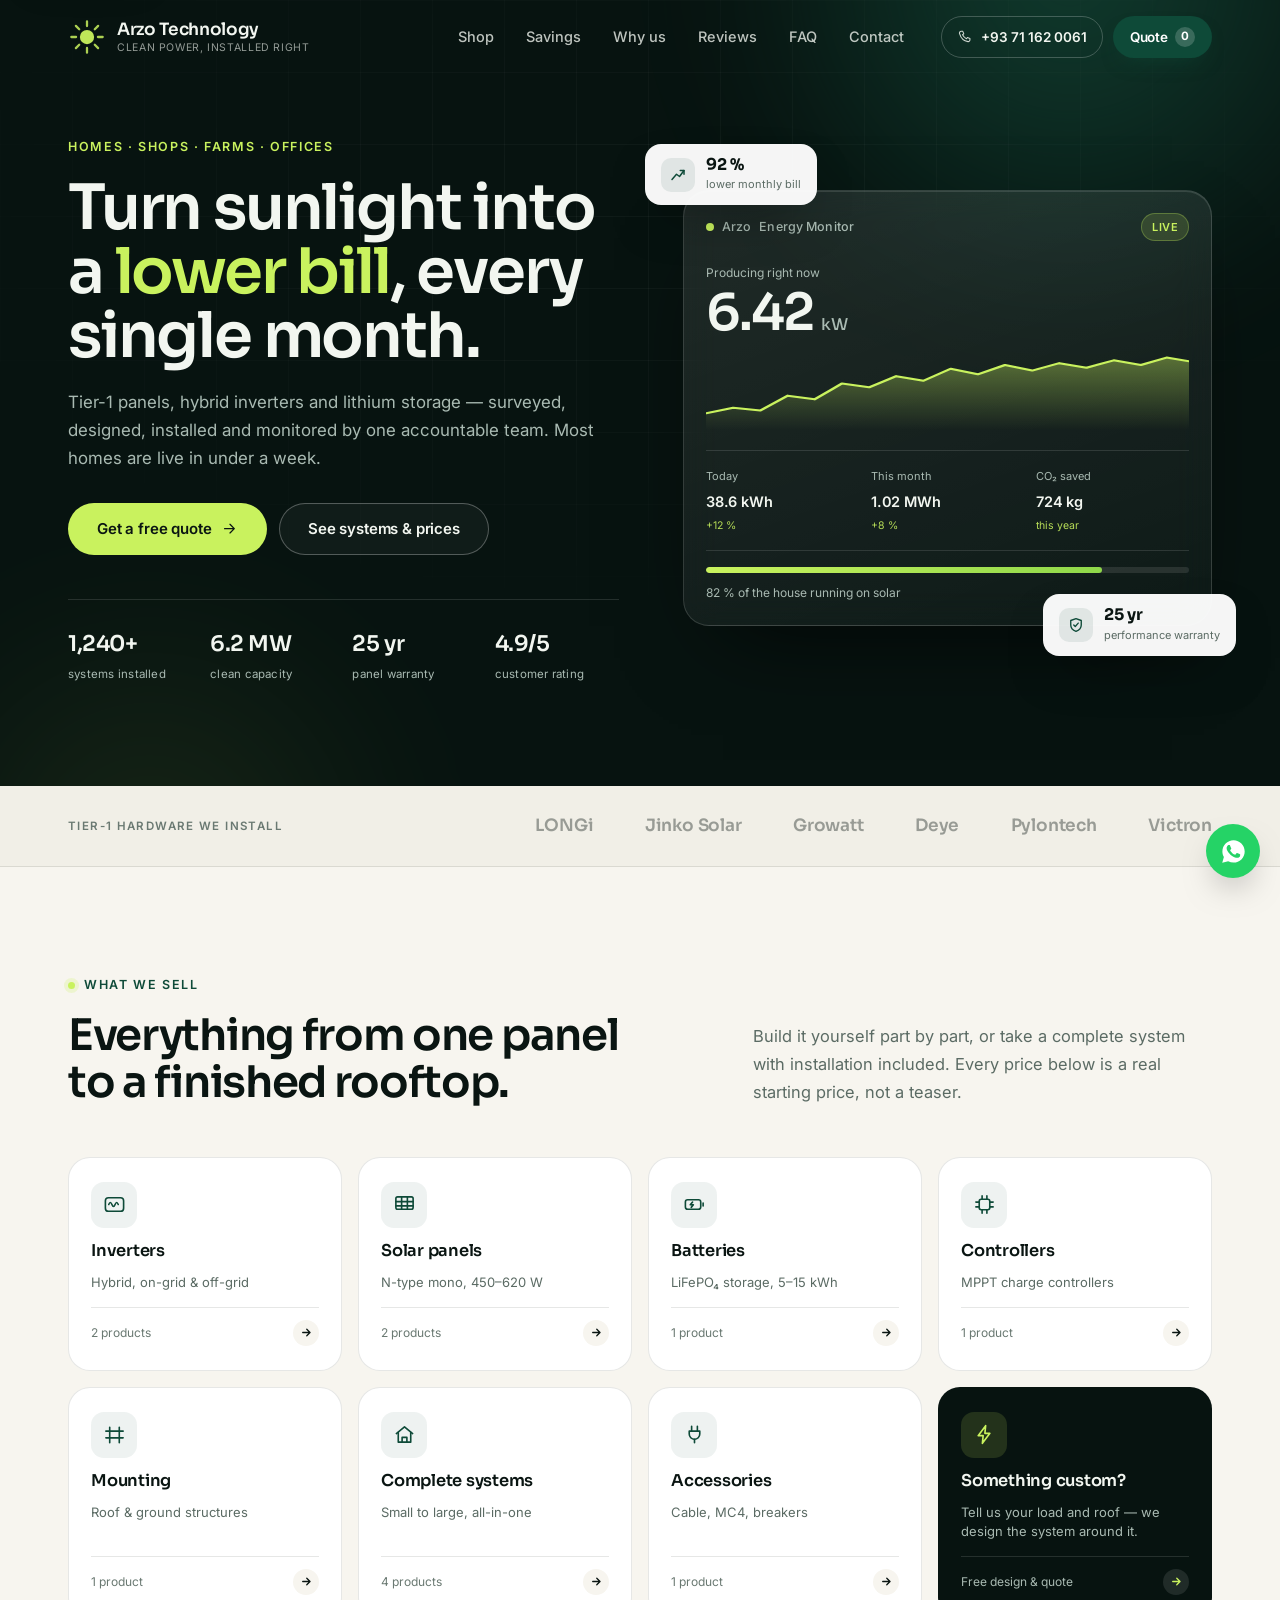
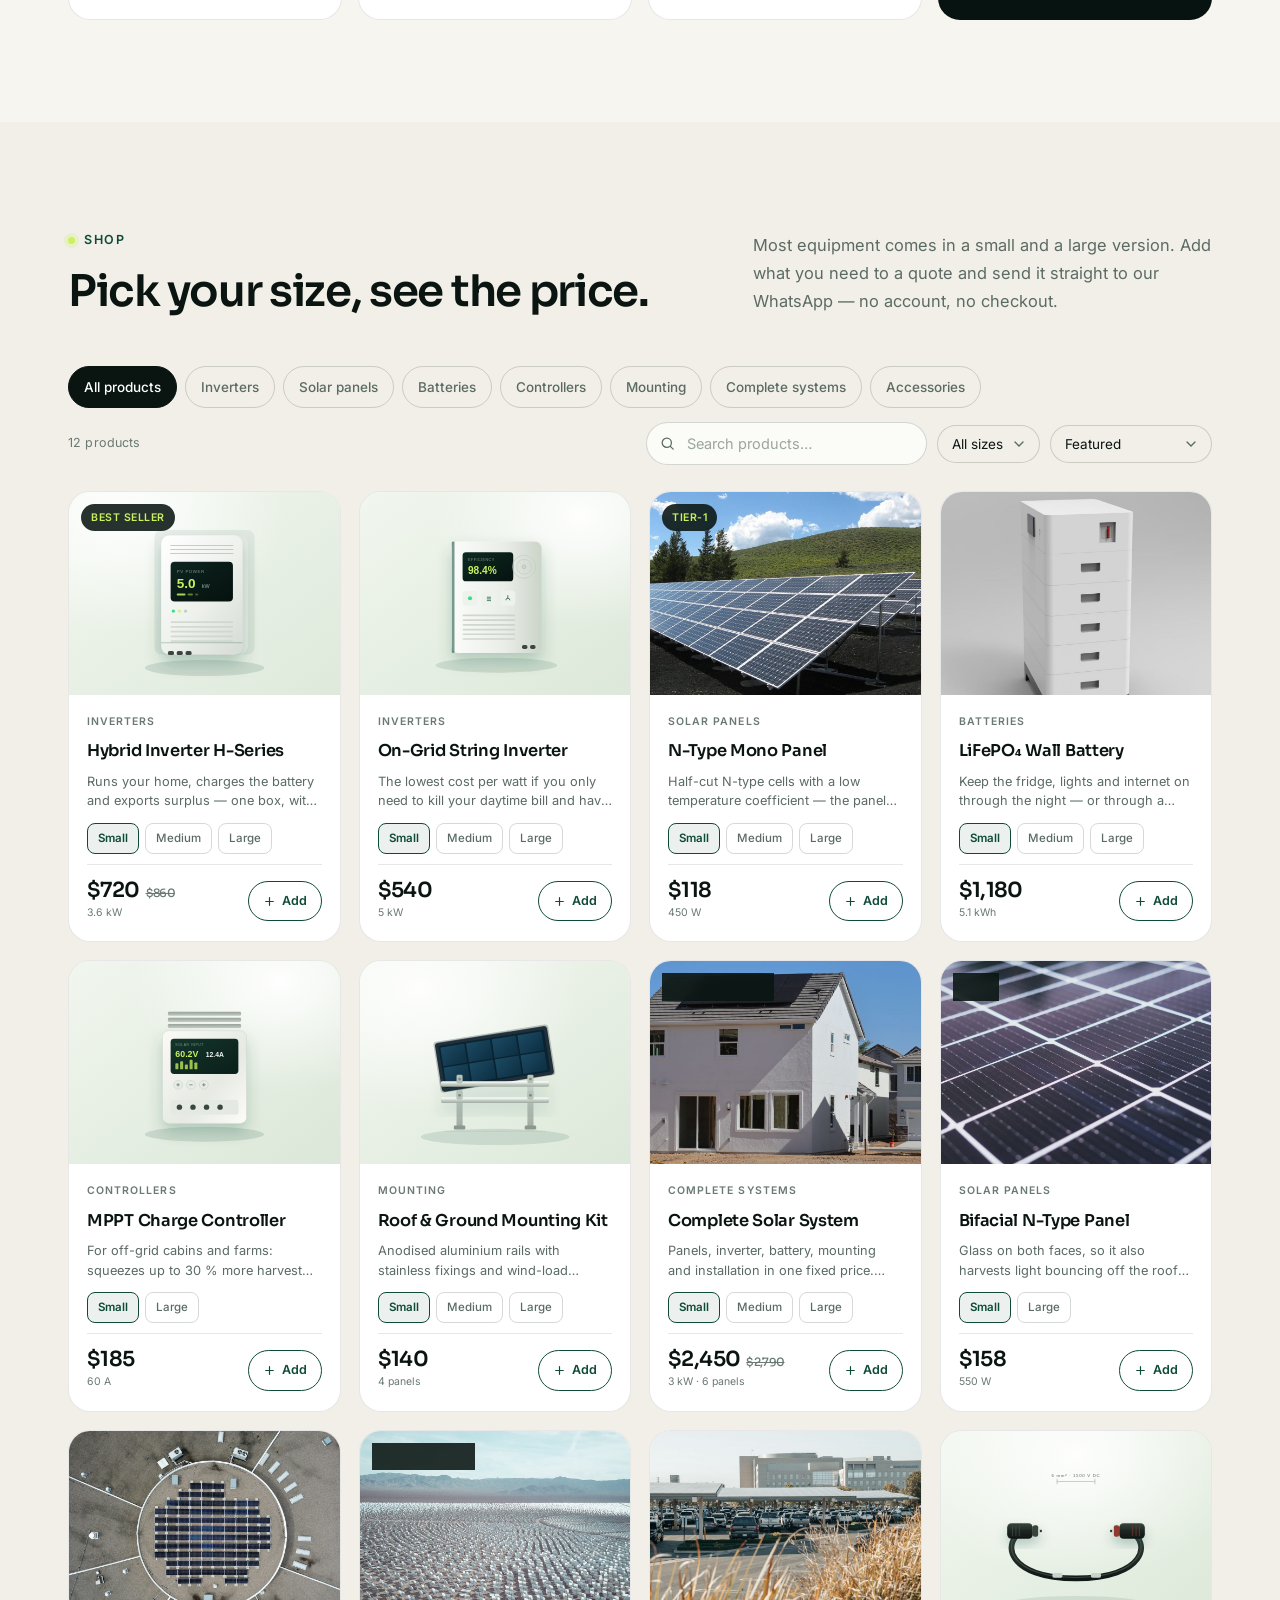
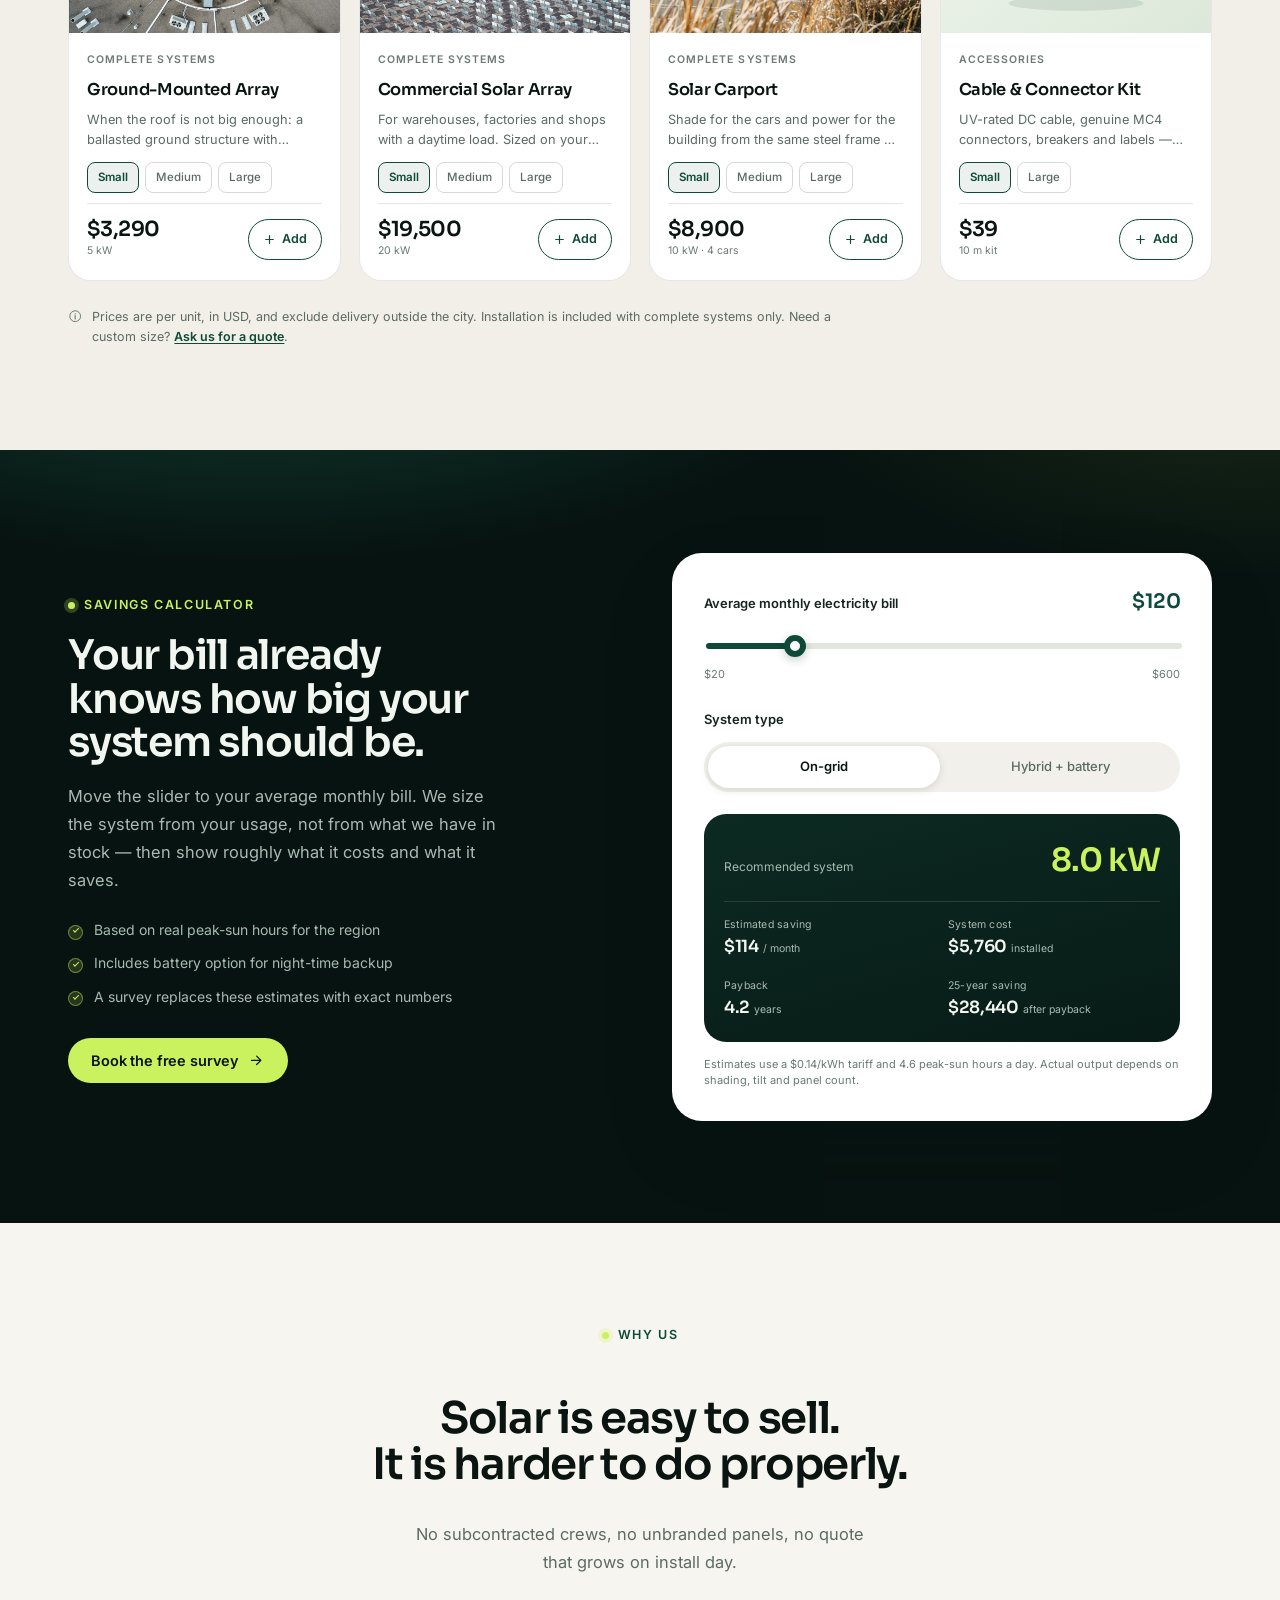
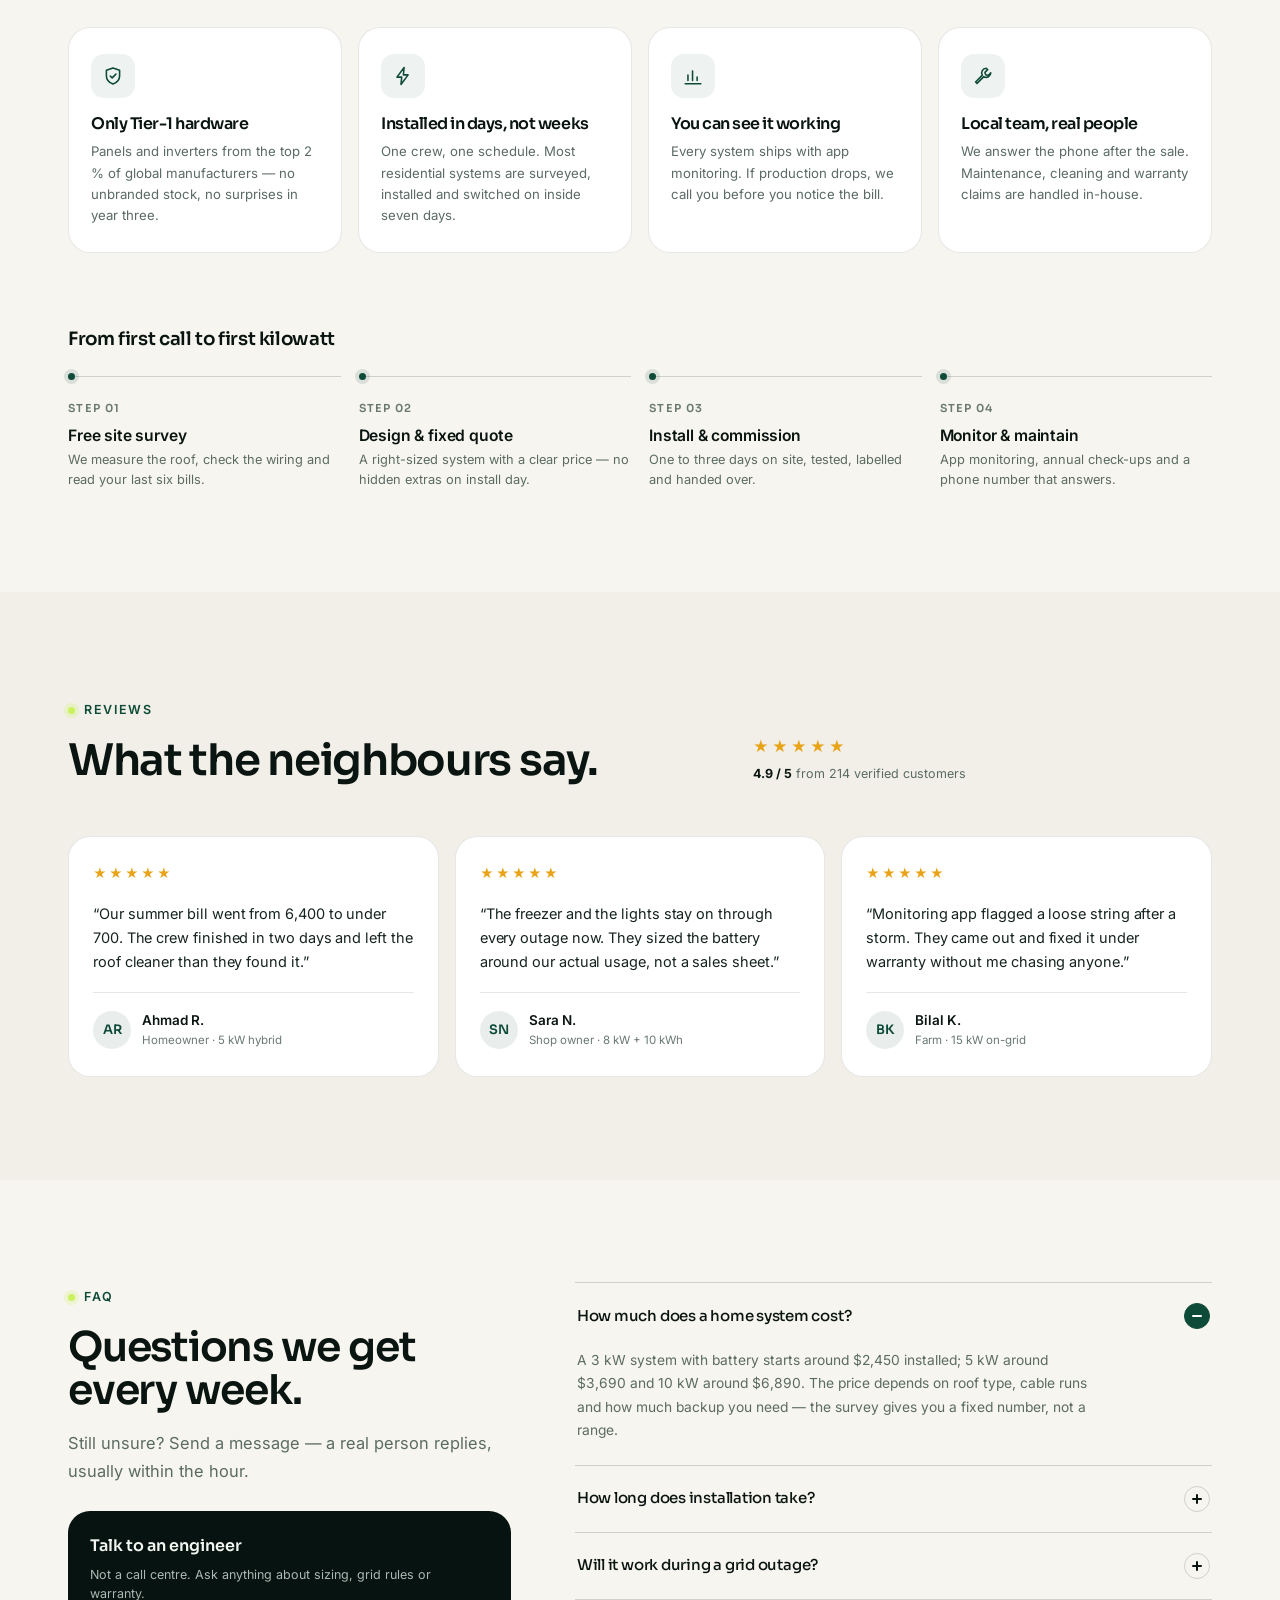
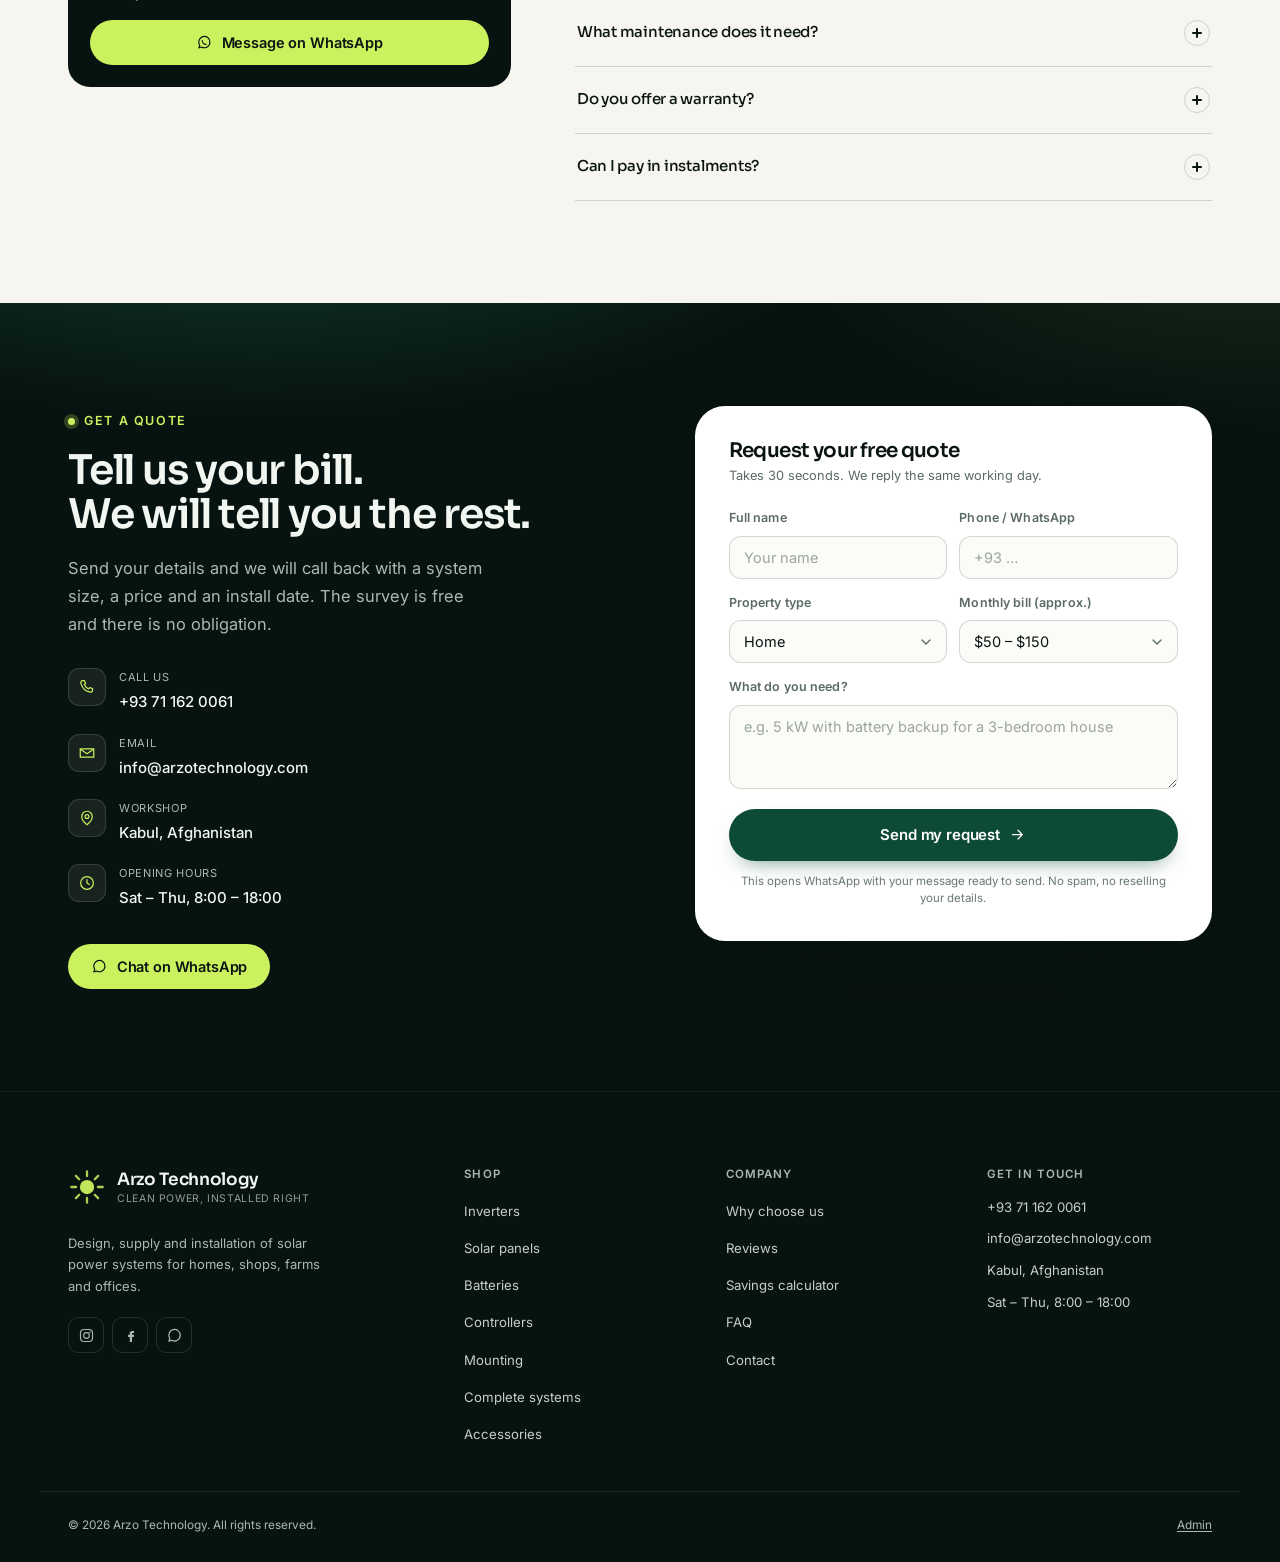
==== commit 157a9d11: "Update index.html" ====
--- a/index.html
+++ b/index.html
@@ -3,11 +3,11 @@
 <head>
 <meta charset="utf-8" />
 <meta name="viewport" content="width=device-width, initial-scale=1" />
-<title>Helios Solar — Solar Panels, Inverters &amp; Complete Systems</title>
+<title>Arzo Technology — Solar Panels, Inverters &amp; Complete Systems</title>
 <meta name="description" content="Tier-1 solar panels, hybrid inverters and lithium batteries with design, installation and monitoring by one local team. Free survey and same-week install." />
 <meta name="theme-color" content="#071310" />
 <meta property="og:type" content="website" />
-<meta property="og:title" content="Helios Solar — Solar panels, inverters &amp; complete systems" />
+<meta property="og:title" content="Arzo Technology — Solar panels, inverters &amp; complete systems" />
 <meta property="og:description" content="Turn sunlight into a lower bill, every single month. Free survey, fixed quotes, same-week installation." />
 <link rel="icon" href="assets/img/favicon.svg" type="image/svg+xml" />
 <link rel="preconnect" href="https://fonts.googleapis.com" />
@@ -31,7 +31,7 @@
         </svg>
       </span>
       <span class="brand-text">
-        <strong data-brand="name">Helios Solar</strong>
+        <strong data-brand="name">Arzo Technology</strong>
         <small data-brand="tagline">Solar systems, done properly</small>
       </span>
     </a>
@@ -112,7 +112,7 @@
           <div class="monitor-top">
             <div class="monitor-brand">
               <span class="pulse-dot"></span>
-              <span data-brand="shortName">Helios</span> Energy Monitor
+              <span data-brand="shortName">Arzo</span> Energy Monitor
             </div>
             <span class="pill pill-live">Live</span>
           </div>
@@ -464,7 +464,7 @@
           </svg>
         </span>
         <span class="brand-text">
-          <strong data-brand="name">Helios Solar</strong>
+          <strong data-brand="name">Arzo Technology</strong>
           <small data-brand="tagline">Solar systems, done properly</small>
         </span>
       </a>
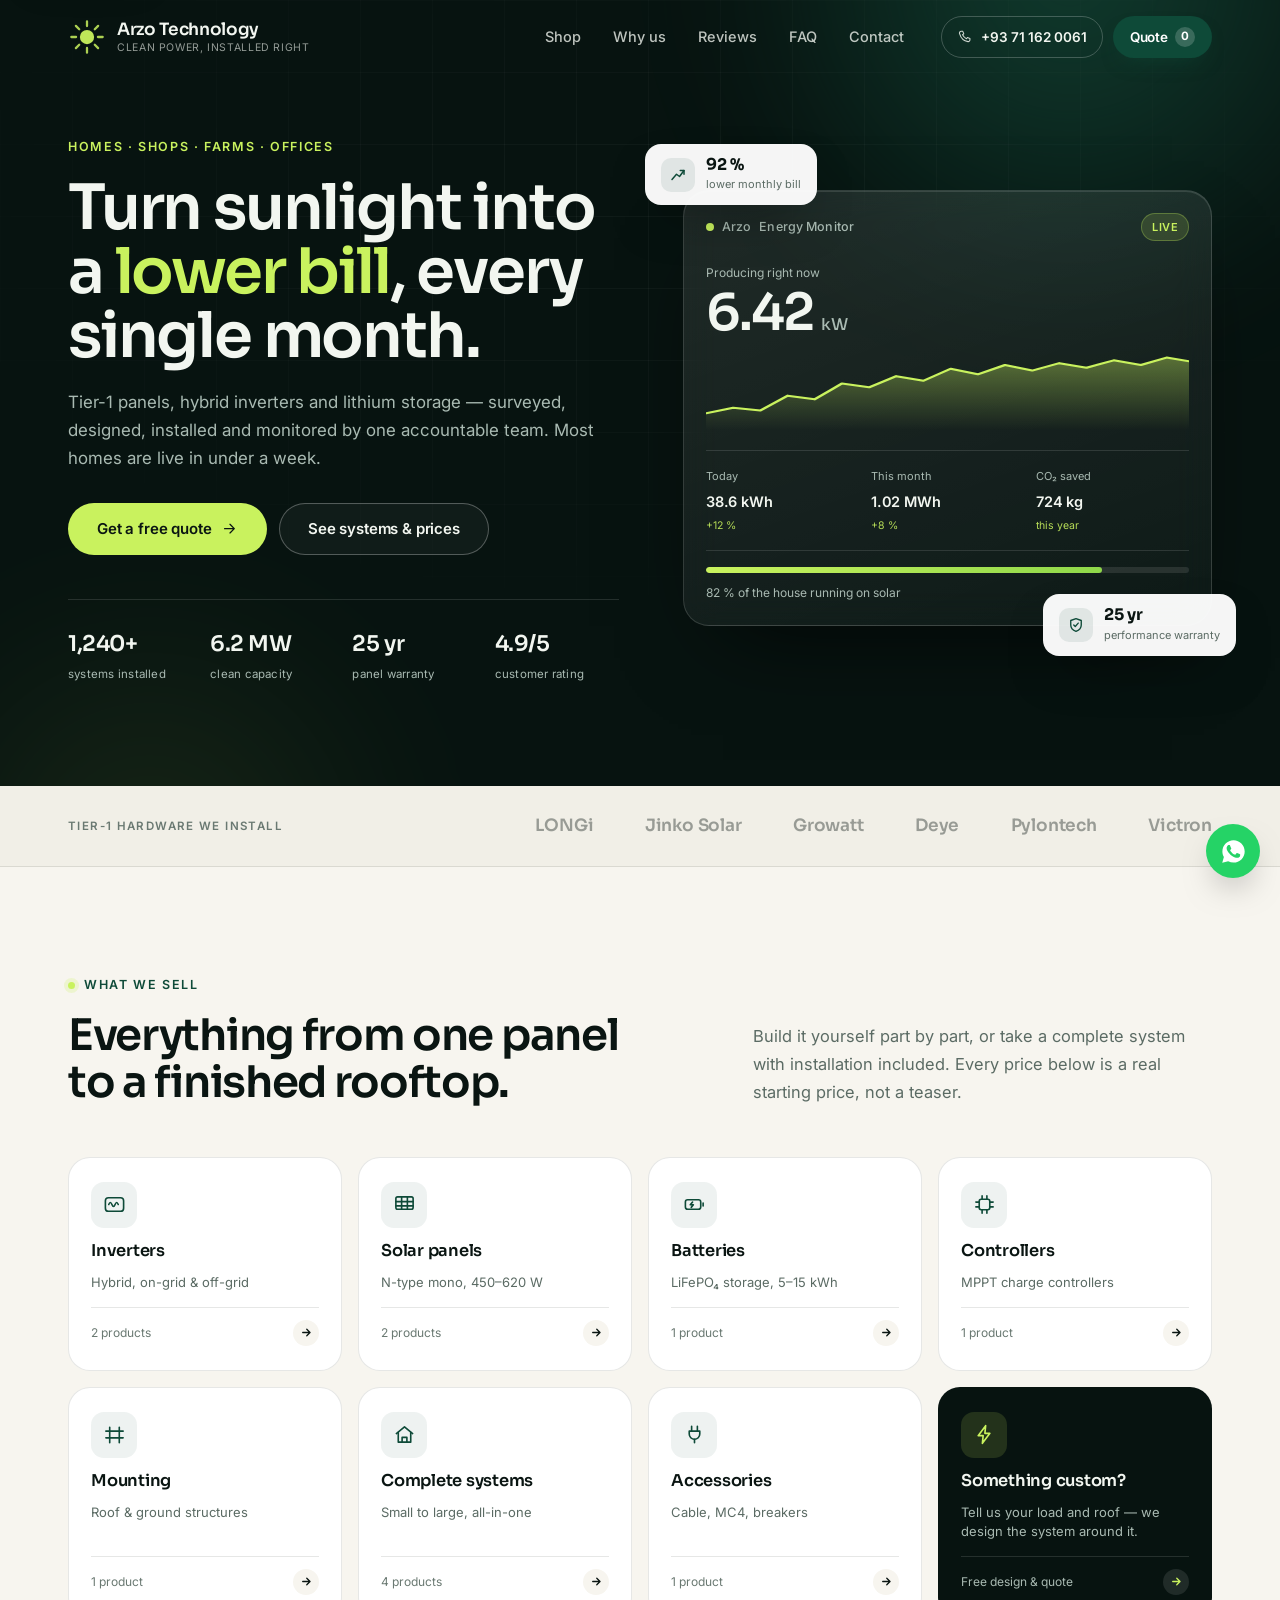
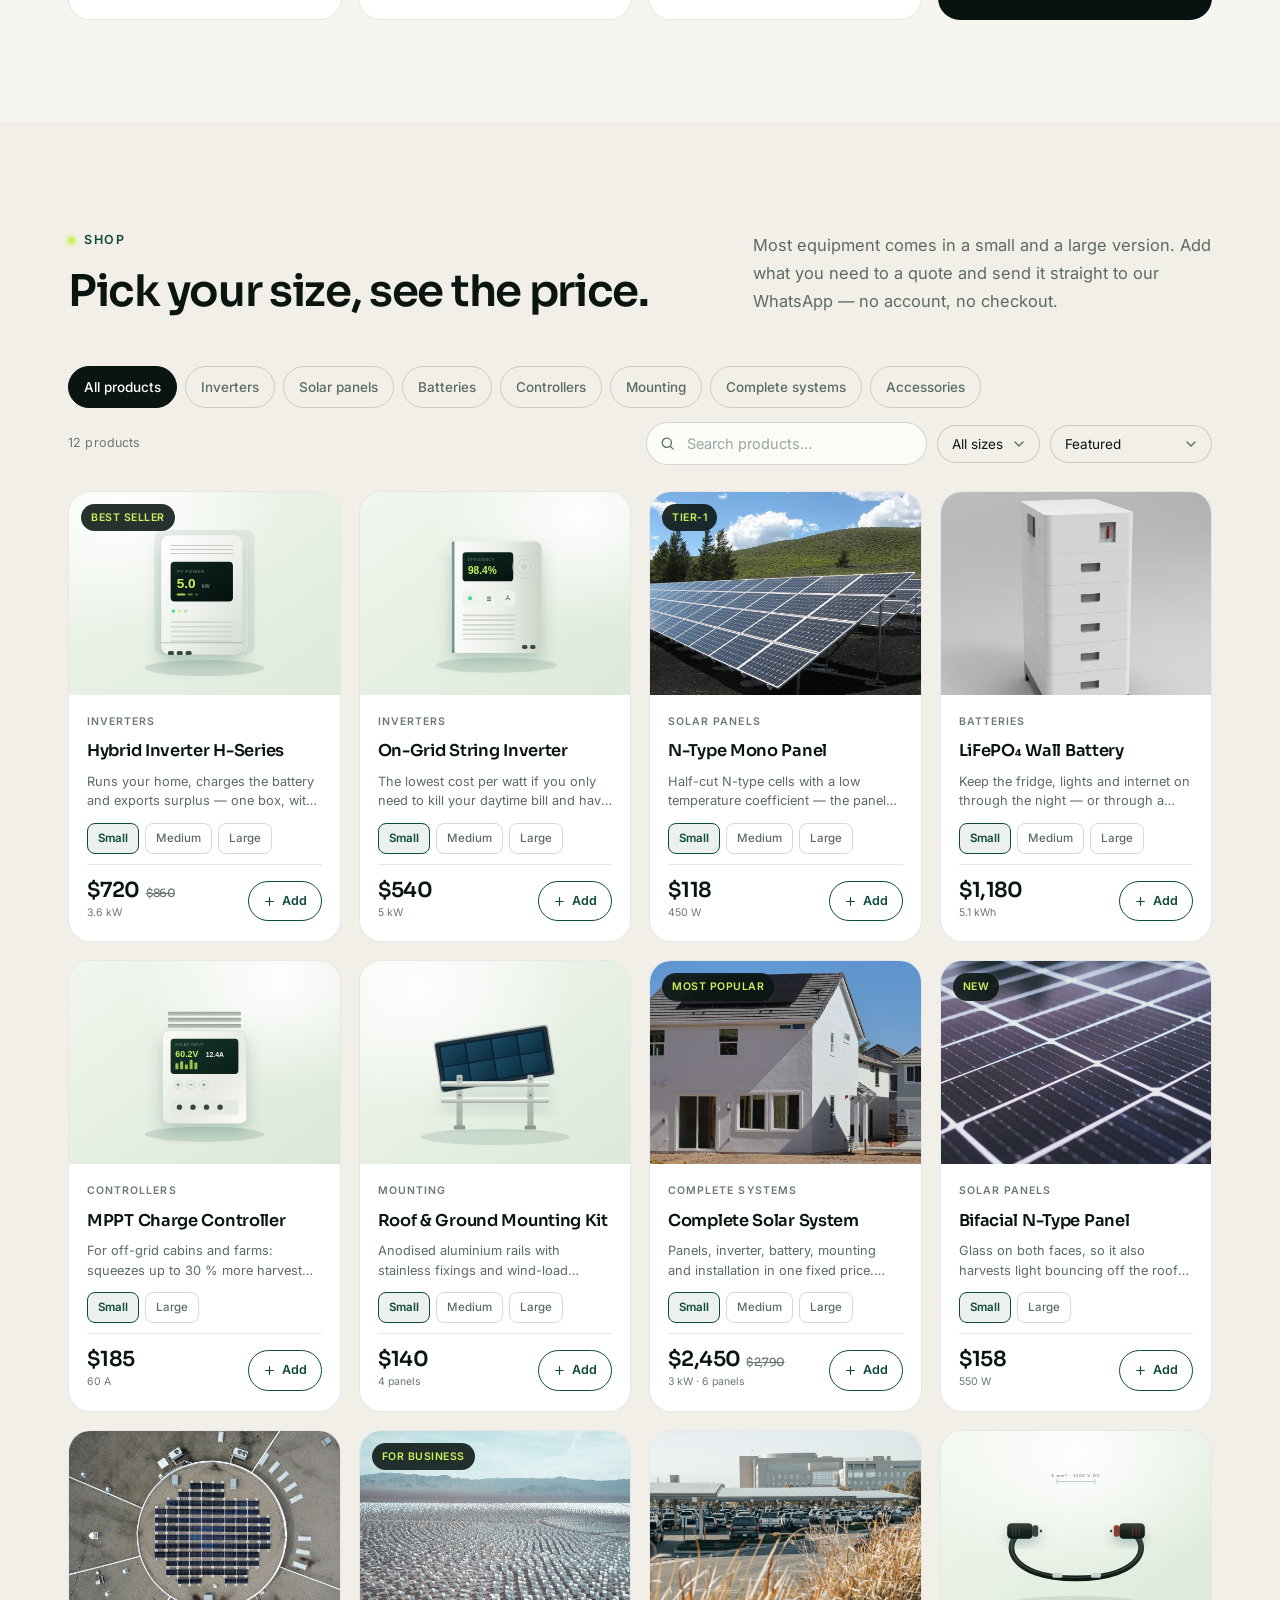
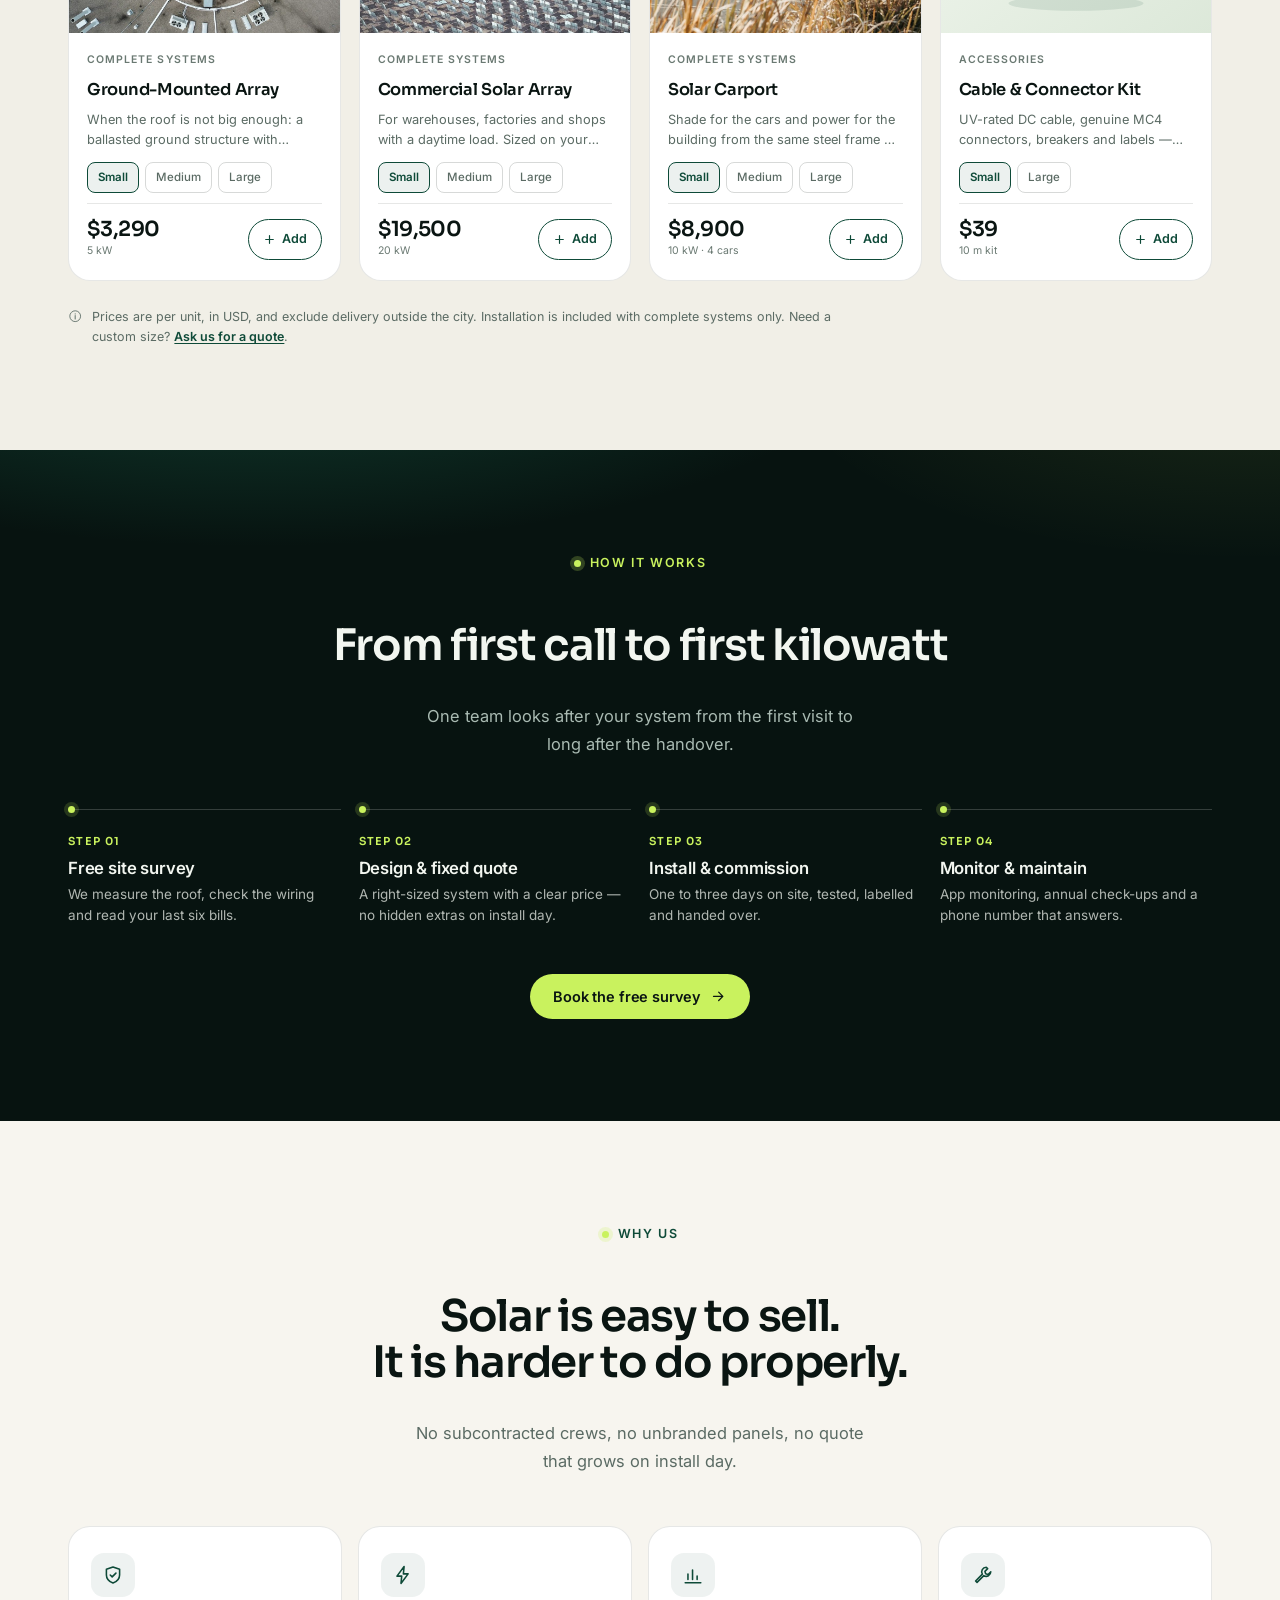
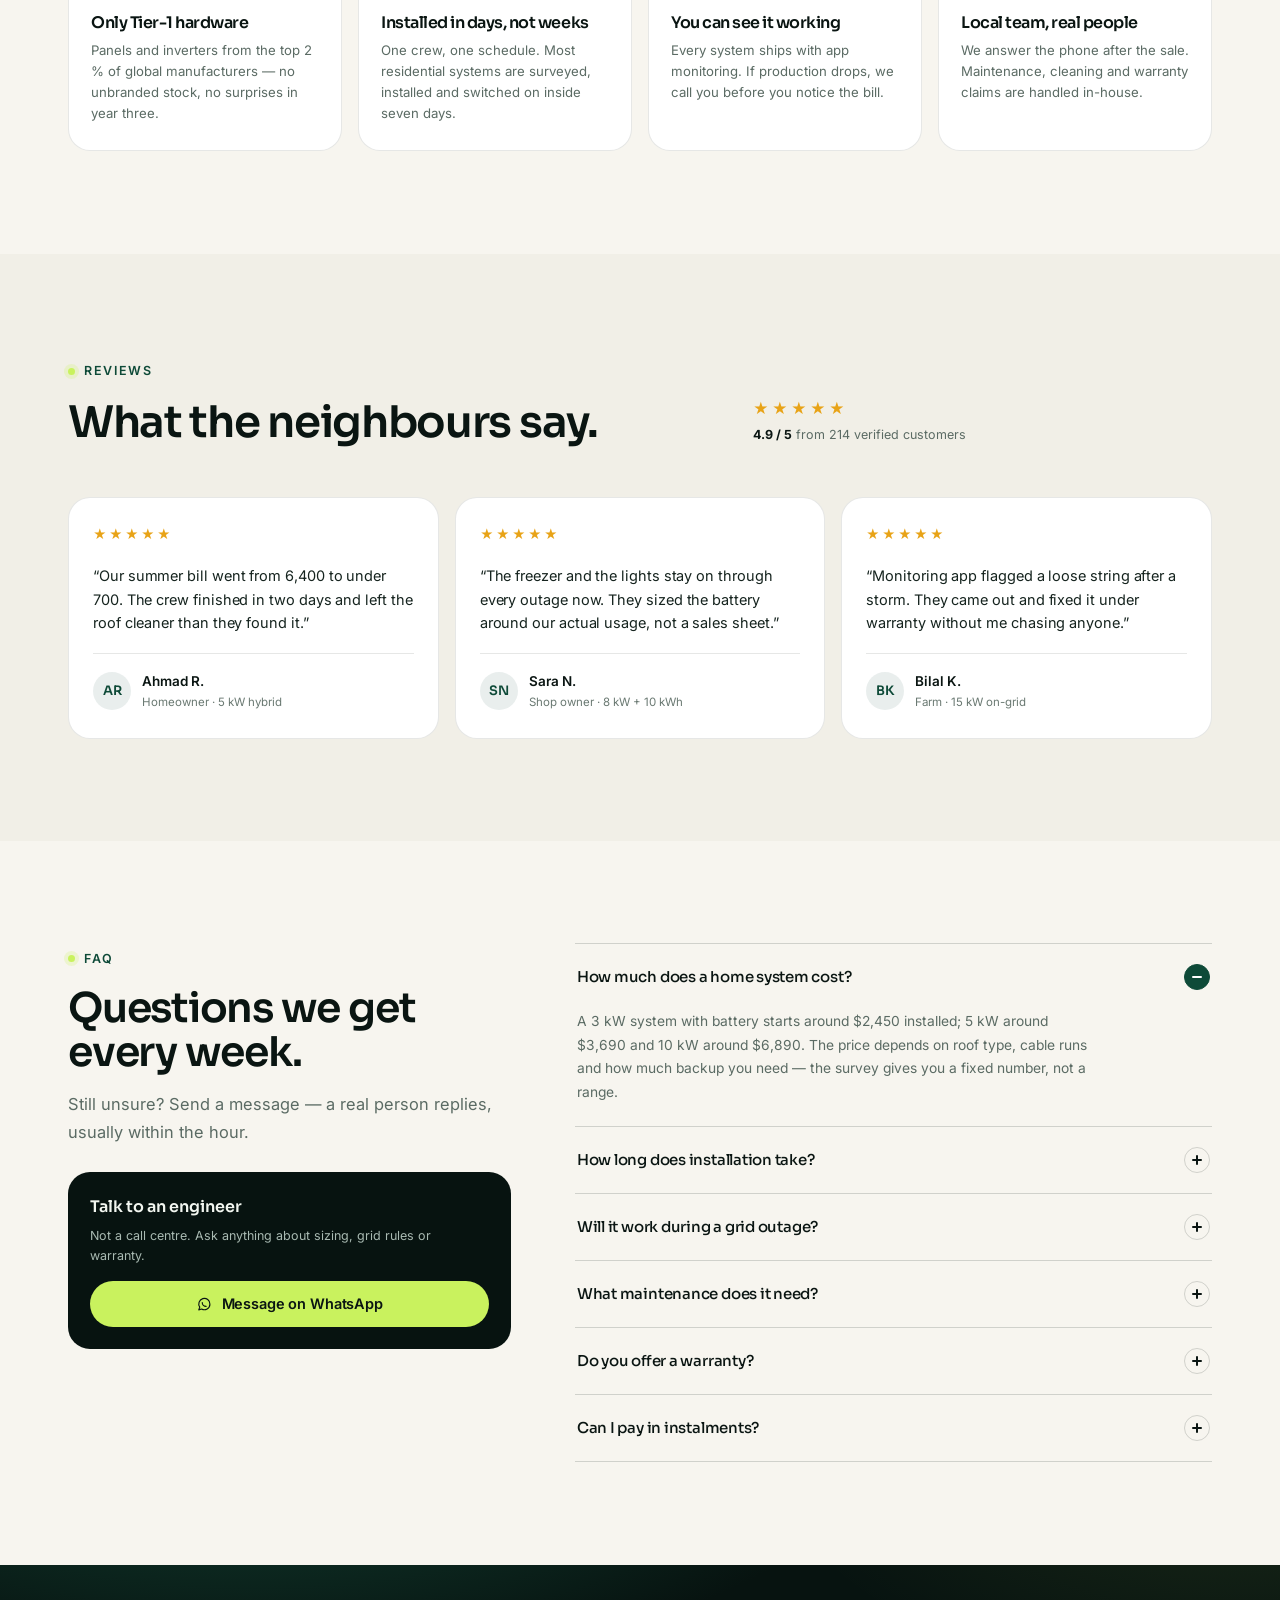
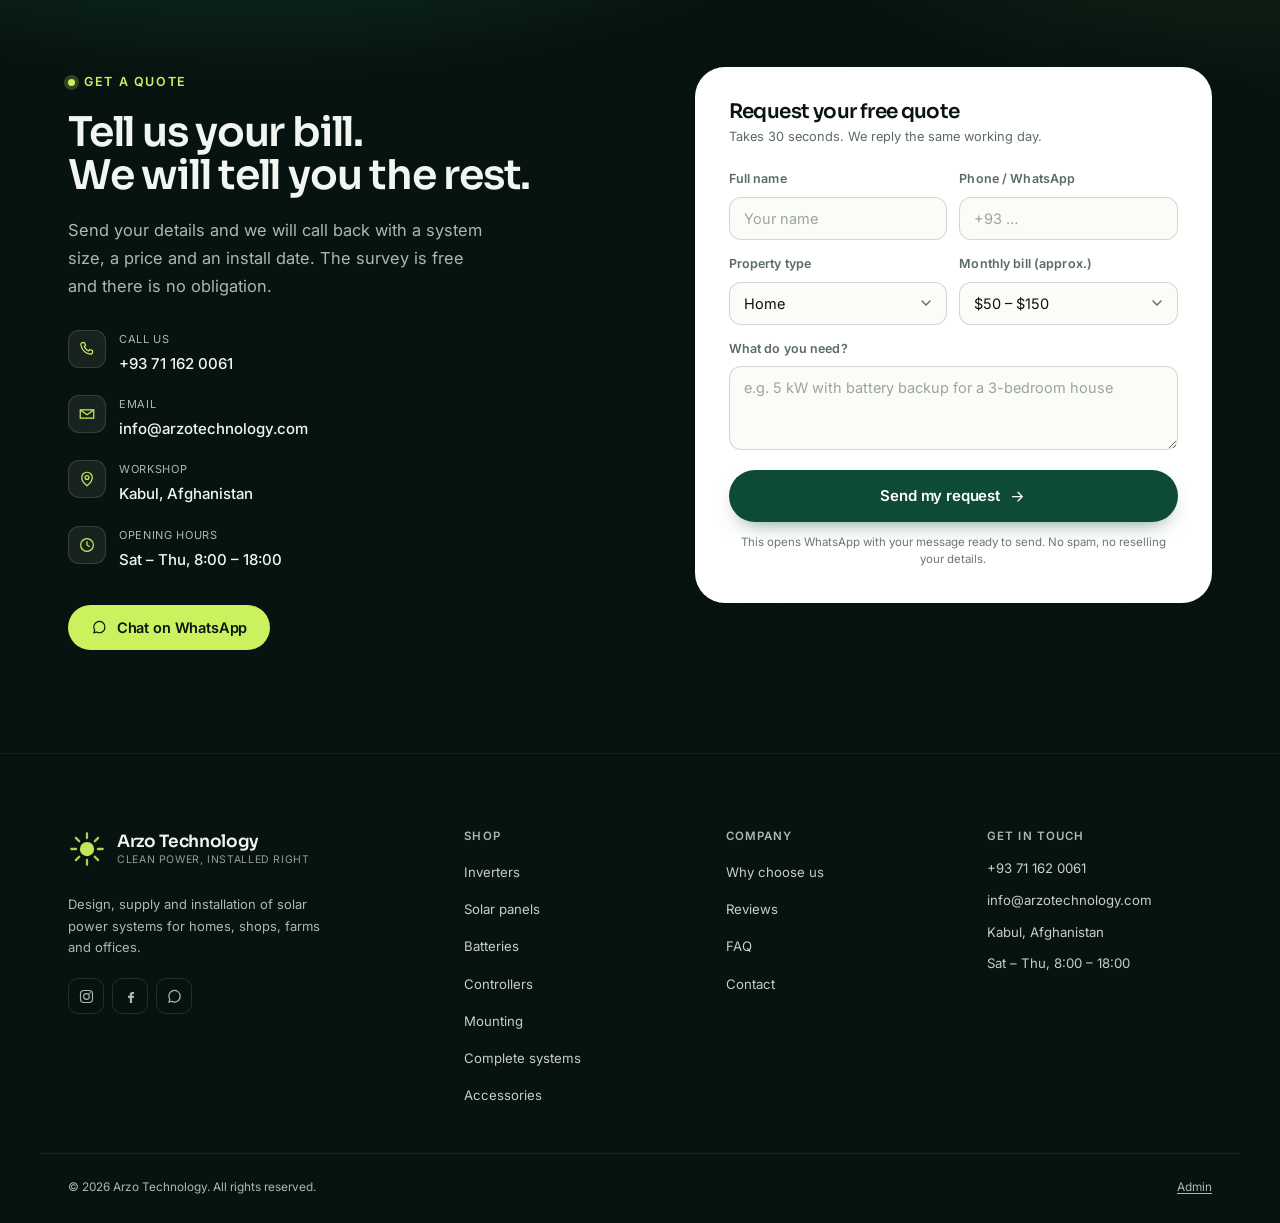
==== commit 1c066479: "bugs fixed" ====
--- a/index.html
+++ b/index.html
@@ -38,7 +38,6 @@
 
     <nav class="nav-desktop" aria-label="Primary">
       <a href="#categories">Shop</a>
-      <a href="#calculator">Savings</a>
       <a href="#why">Why us</a>
       <a href="#reviews">Reviews</a>
       <a href="#faq">FAQ</a>
@@ -63,7 +62,6 @@
     <nav aria-label="Mobile">
       <a href="#categories">Shop by category</a>
       <a href="#shop">All products</a>
-      <a href="#calculator">Savings calculator</a>
       <a href="#why">Why choose us</a>
       <a href="#reviews">Reviews</a>
       <a href="#faq">FAQ</a>
@@ -239,58 +237,19 @@
     </div>
   </section>
 
-  <!-- =================================================== CALCULATOR -->
-  <section class="section section-dark" id="calculator">
-    <div class="container calc-layout">
-      <div class="calc-copy">
-        <p class="eyebrow eyebrow-dark"><span class="eyebrow-dot"></span>Savings calculator</p>
-        <h2>Your bill already knows how big your system should be.</h2>
-        <p class="section-lead">
-          Move the slider to your average monthly bill. We size the system from your usage, not from what we have in stock — then show roughly what it costs and what it saves.
-        </p>
-        <ul class="check-list">
-          <li>Based on real peak-sun hours for the region</li>
-          <li>Includes battery option for night-time backup</li>
-          <li>A survey replaces these estimates with exact numbers</li>
-        </ul>
+  <!-- ================================================ HOW IT WORKS -->
+  <section class="section section-dark" id="process">
+    <div class="container">
+      <div class="section-head section-head-center">
+        <p class="eyebrow eyebrow-dark"><span class="eyebrow-dot"></span>How it works</p>
+        <h2>From first call to first kilowatt</h2>
+        <p class="section-lead">One team looks after your system from the first visit to long after the handover.</p>
+      </div>
+      <ol class="process-list" id="processList"></ol>
+      <div class="process-cta">
         <a class="btn btn-accent" href="#contact">Book the free survey
           <svg class="ico" viewBox="0 0 24 24" aria-hidden="true"><path d="M5 12h13M12.5 6l6 6-6 6" fill="none" stroke="currentColor" stroke-width="1.8" stroke-linecap="round" stroke-linejoin="round"/></svg>
         </a>
-      </div>
-
-      <div class="calc-card" data-reveal>
-        <div class="calc-field">
-          <div class="calc-field-head">
-            <label for="billRange">Average monthly electricity bill</label>
-            <output class="calc-bill-value" id="billValue">$120</output>
-          </div>
-          <input type="range" id="billRange" min="20" max="600" step="10" value="120" />
-          <div class="calc-ticks"><span>$20</span><span>$600</span></div>
-        </div>
-
-        <div class="calc-field">
-          <span class="calc-label">System type</span>
-          <div class="segmented" id="systemType" role="radiogroup" aria-label="System type">
-            <button type="button" role="radio" aria-checked="true" data-value="onGrid">On-grid</button>
-            <button type="button" role="radio" aria-checked="false" data-value="hybrid">Hybrid + battery</button>
-          </div>
-        </div>
-
-        <div class="calc-result">
-          <div class="calc-result-main">
-            <small>Recommended system</small>
-            <strong><span id="calcKw">5.0</span> kW</strong>
-          </div>
-          <div class="calc-result-grid">
-            <div><small>Estimated saving</small><strong id="calcMonth">$0</strong><span>/ month</span></div>
-            <div><small>System cost</small><strong id="calcCost">$0</strong><span>installed</span></div>
-            <div><small>Payback</small><strong id="calcPayback">0</strong><span>years</span></div>
-            <div><small>25-year saving</small><strong id="calcLife">$0</strong><span>after payback</span></div>
-          </div>
-        </div>
-        <p class="calc-disclaimer">
-          Estimates use a <span id="calcTariff">$0.14</span>/kWh tariff and <span id="calcSun">4.6</span> peak-sun hours a day. Actual output depends on shading, tilt and panel count.
-        </p>
       </div>
     </div>
   </section>
@@ -307,10 +266,6 @@
       </div>
       <div class="feature-grid" id="featureGrid"></div>
 
-      <div class="process">
-        <h3 class="process-title">From first call to first kilowatt</h3>
-        <ol class="process-list" id="processList"></ol>
-      </div>
     </div>
   </section>
 
@@ -486,7 +441,6 @@
       <ul>
         <li><a href="#why">Why choose us</a></li>
         <li><a href="#reviews">Reviews</a></li>
-        <li><a href="#calculator">Savings calculator</a></li>
         <li><a href="#faq">FAQ</a></li>
         <li><a href="#contact">Contact</a></li>
       </ul>
--- a/assets/css/styles.css
+++ b/assets/css/styles.css
@@ -1008,6 +1008,15 @@
 .process-step h3{ font-size: .98rem; margin-bottom: 6px; font-family: var(--font-body); font-weight: 600; letter-spacing: -.01em; }
 .process-step p{ font-size: 12.8px; color: var(--muted); line-height: 1.55; }
 
+/* How it works — the steps shown on the dark section */
+.section-dark .process-step{ border-top-color: rgba(255,255,255,.18); }
+.section-dark .process-step::before{ background: var(--accent); box-shadow: 0 0 0 4px rgba(201,242,94,.16); }
+.section-dark .process-num{ color: var(--accent); }
+.section-dark .process-step h3{ color: inherit; font-size: 1.05rem; }
+.section-dark .process-step p{ color: inherit; opacity: .72; font-size: 13.5px; }
+.process-cta{ display: flex; justify-content: center; margin-top: clamp(34px, 4vw, 48px); }
+@media print{ .section-dark .process-num{ color: inherit; } }
+
 /* ------------------------------------------------------------- 11. REVIEWS */
 .rating-summary{ display: flex; flex-direction: column; gap: 4px; align-items: flex-start; }
 .stars{ color: #E8A317; letter-spacing: 3px; font-size: 15px; }
@@ -1286,6 +1295,21 @@
 }
 .qty button:hover{ background: var(--cream); color: var(--ink); }
 .qty span{ min-width: 20px; text-align: center; font-size: 12.5px; font-weight: 600; }
+.quote-item-side{ display: grid; gap: 8px; justify-items: end; }
+.quote-remove{
+  width: 24px; height: 24px; border-radius: 50%;
+  border: 0; background: transparent; cursor: pointer;
+  display: grid; place-items: center; color: var(--muted);
+}
+.quote-remove:hover{ background: var(--cream); color: var(--ink); }
+.quote-remove svg{ width: 12px; height: 12px; }
+.quote-clear-row{ display: flex; justify-content: flex-end; margin-bottom: 8px; }
+.quote-clear{
+  border: 0; background: transparent; cursor: pointer;
+  font-size: 12.5px; font-weight: 600; color: var(--muted);
+  text-decoration: underline; padding: 4px 2px;
+}
+.quote-clear:hover{ color: #B3261E; }
 .quote-empty{
   display: grid; gap: 14px; place-items: center;
   text-align: center; padding: 46px 10px;
